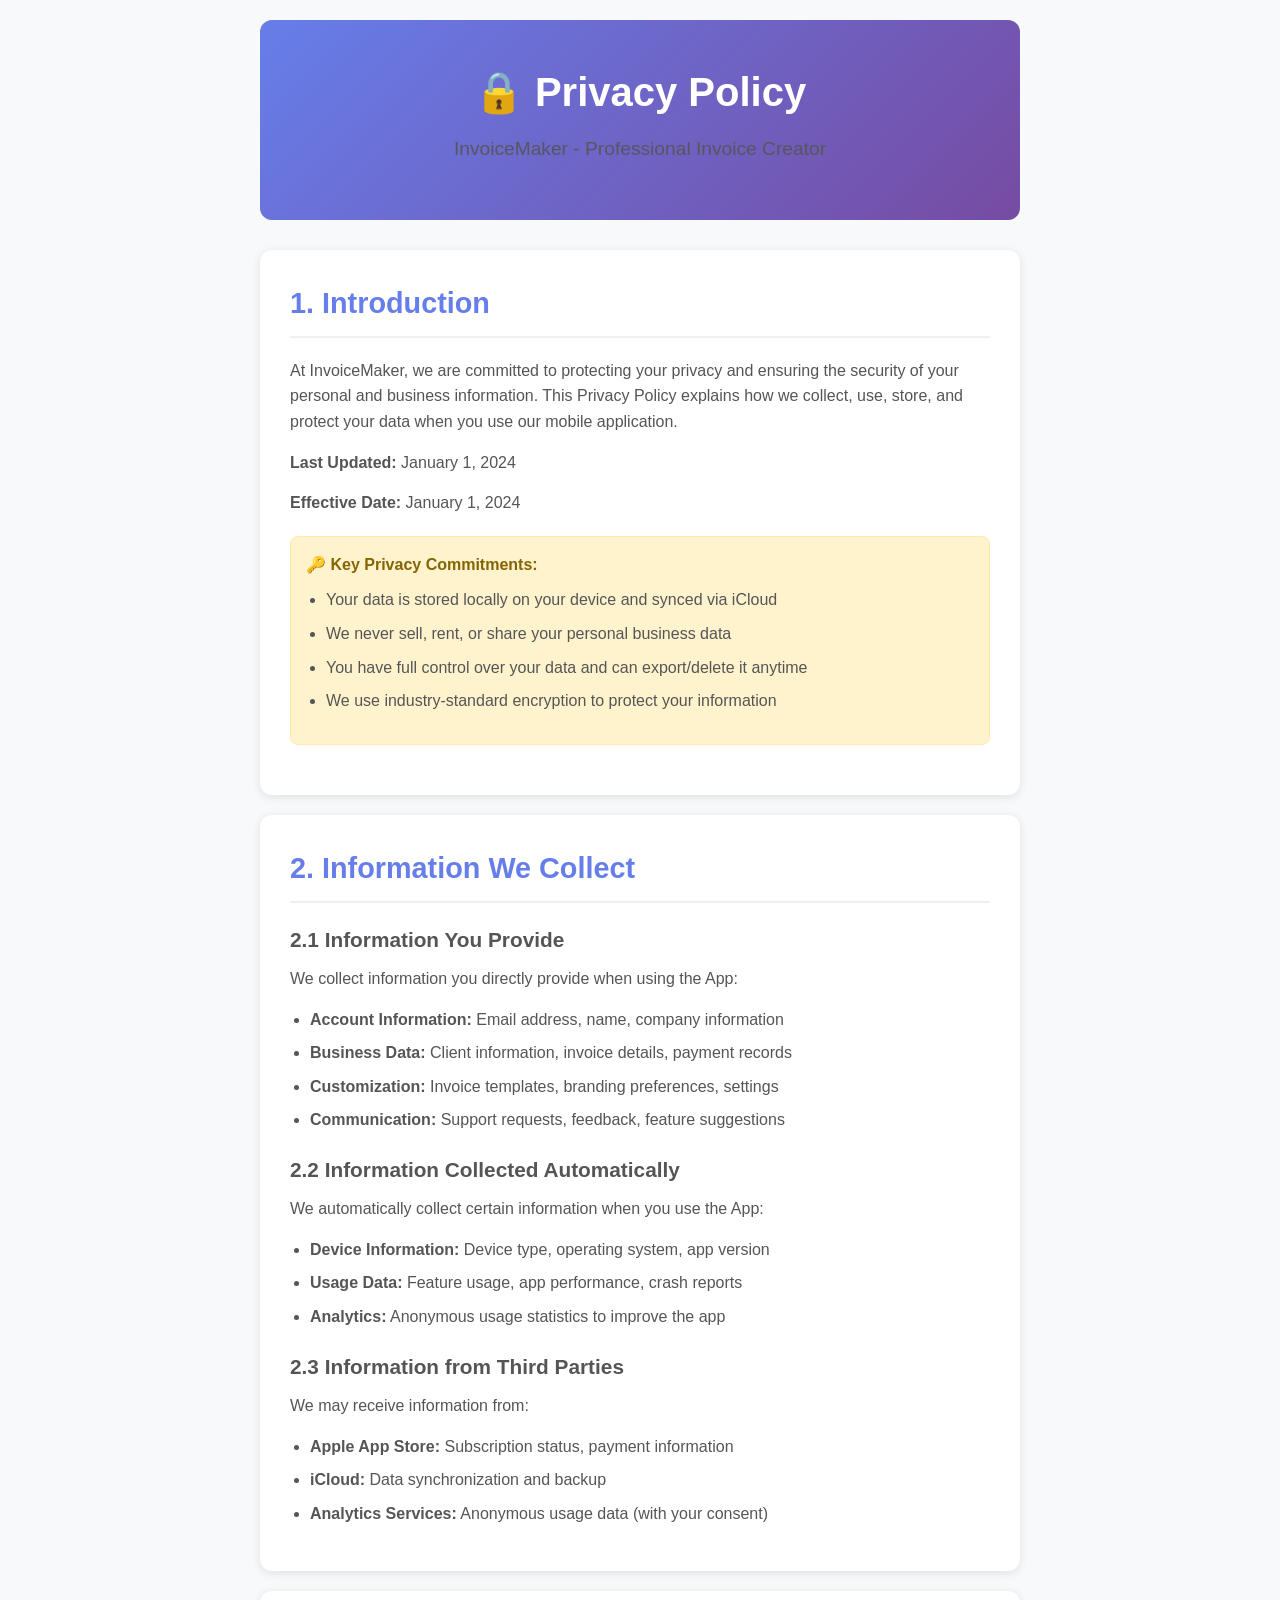
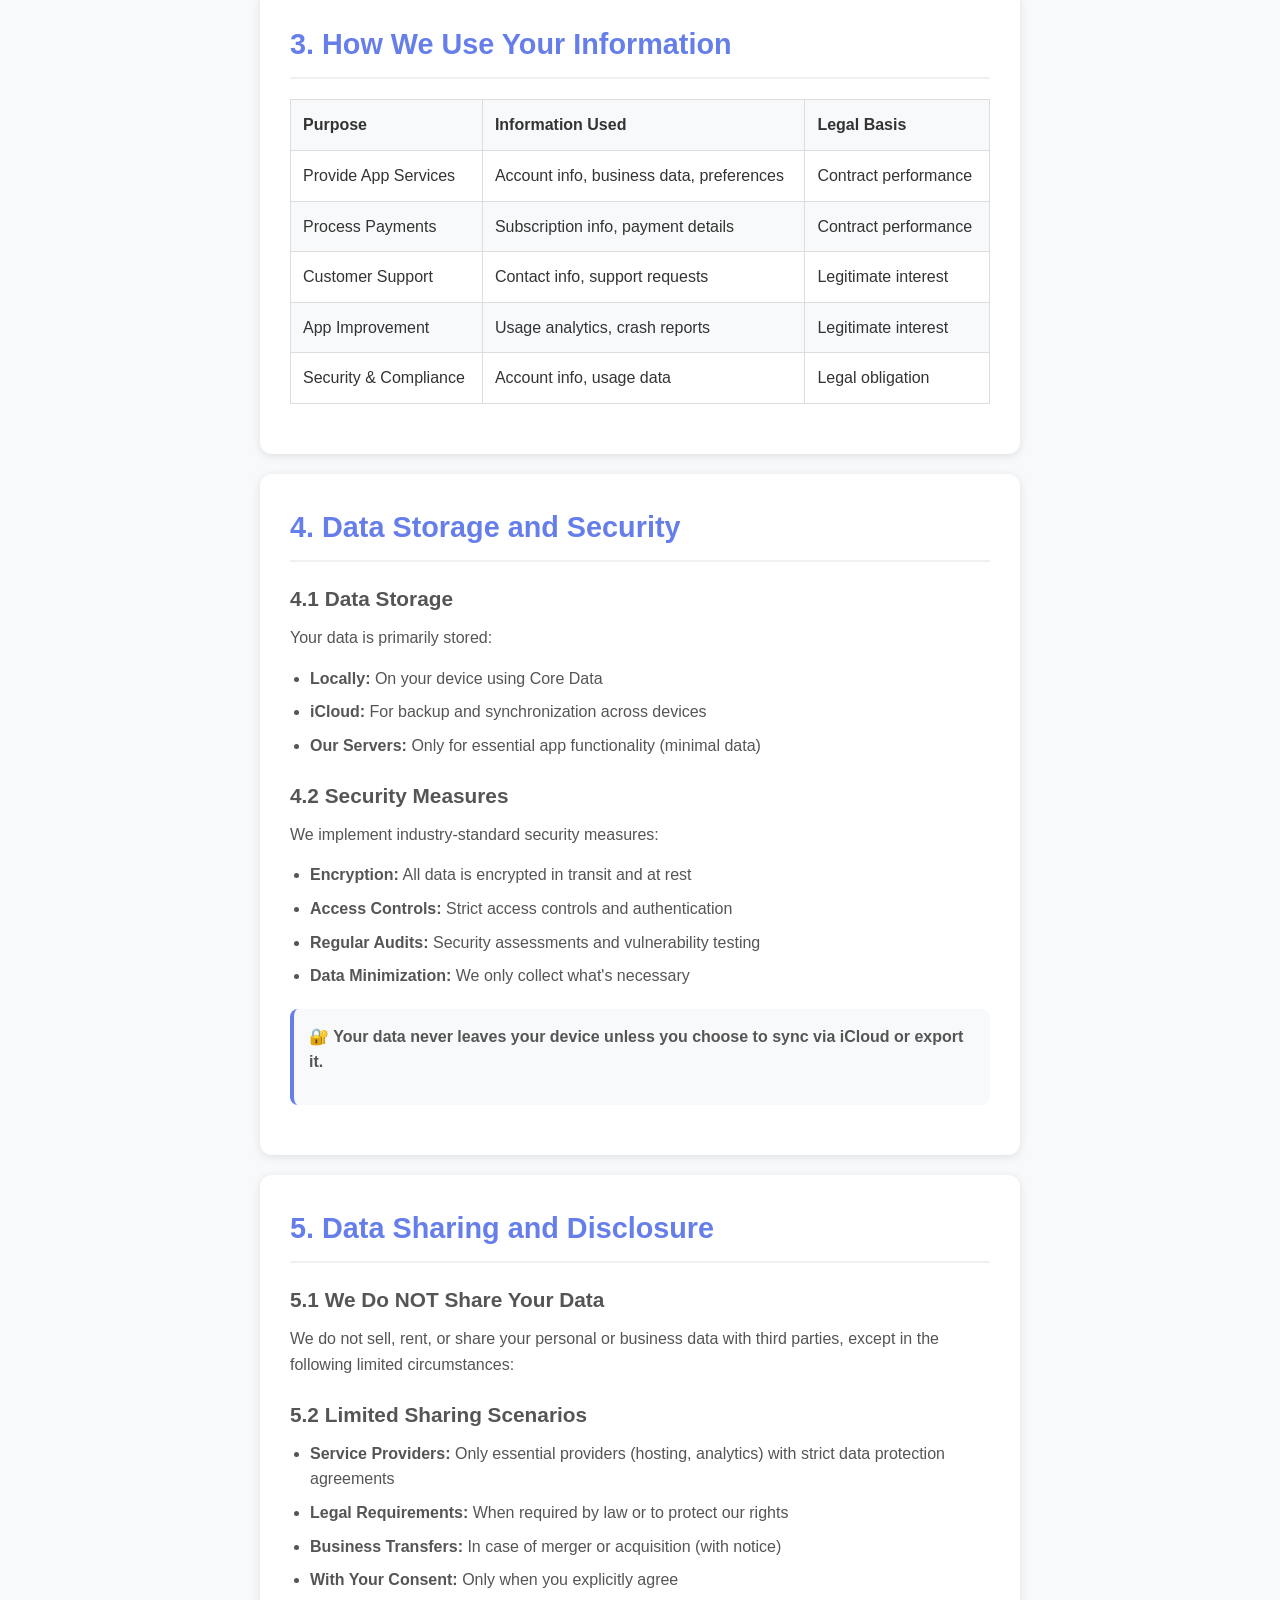
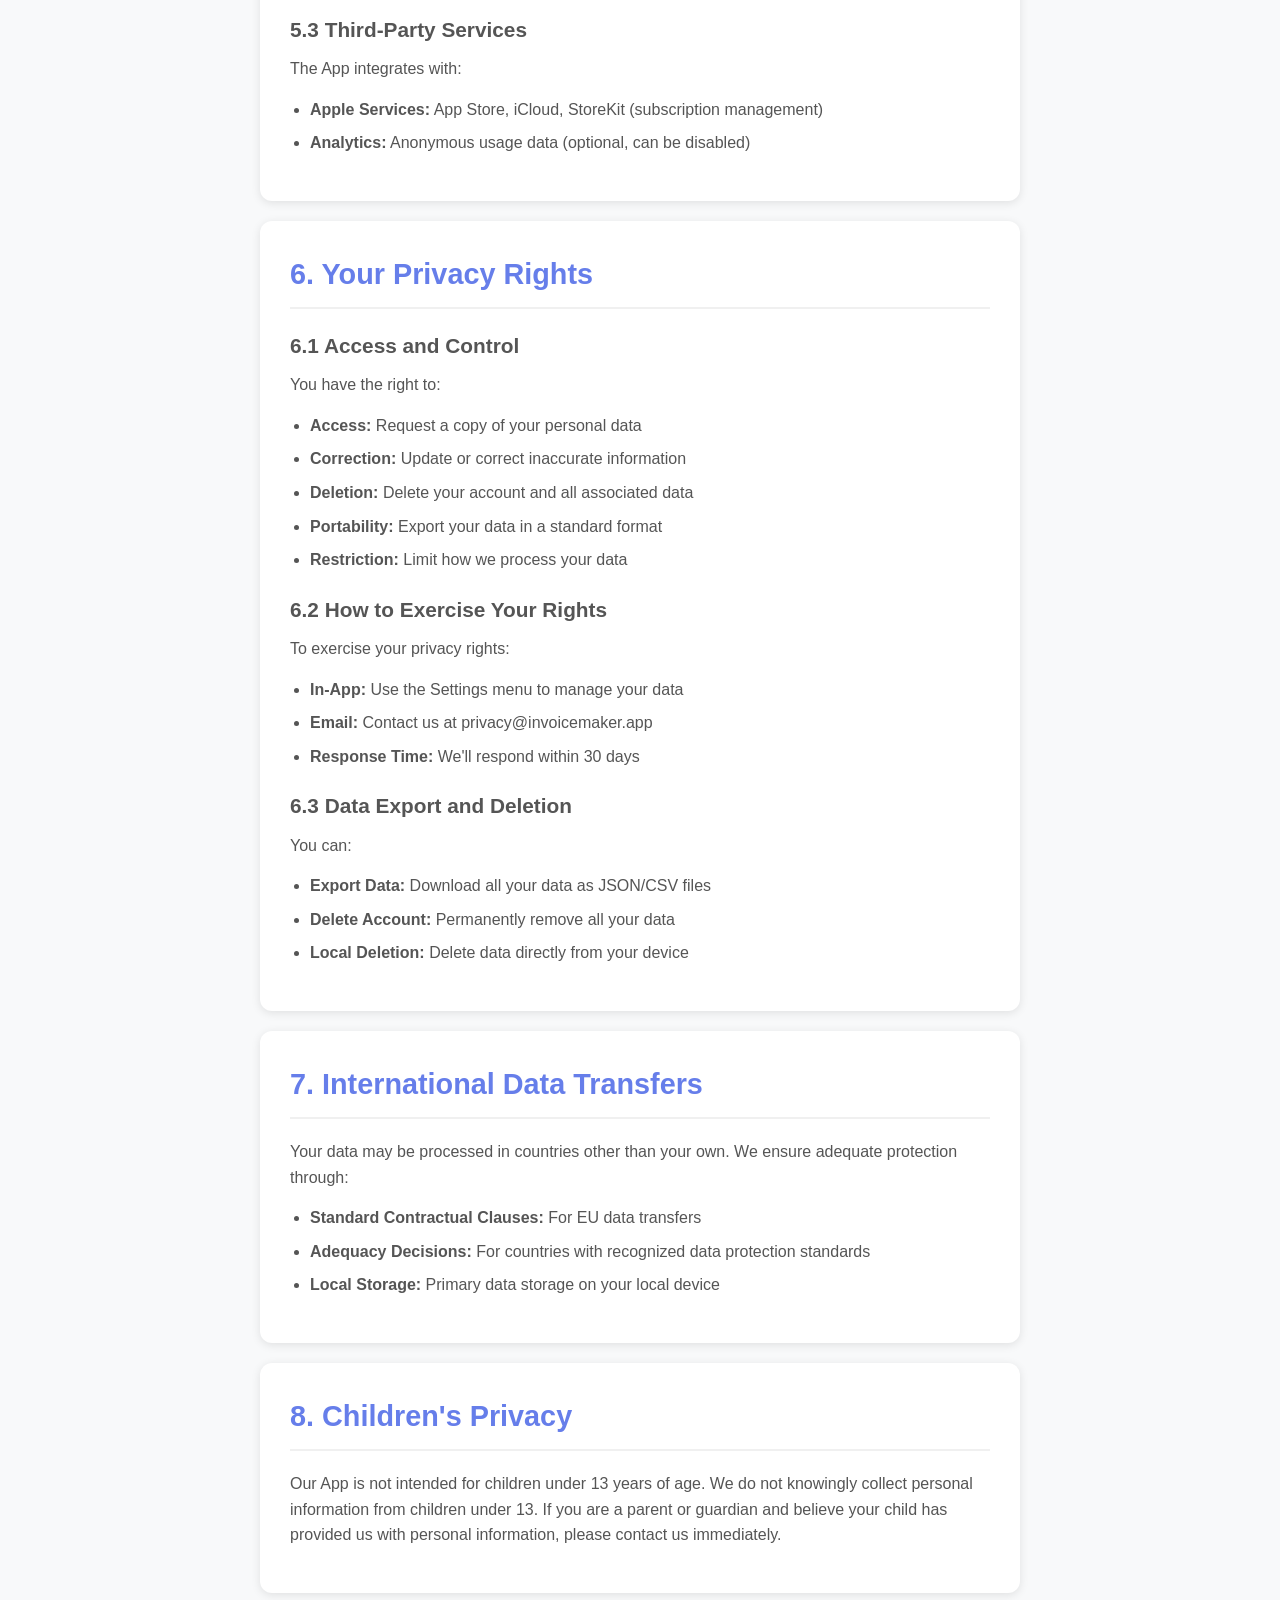
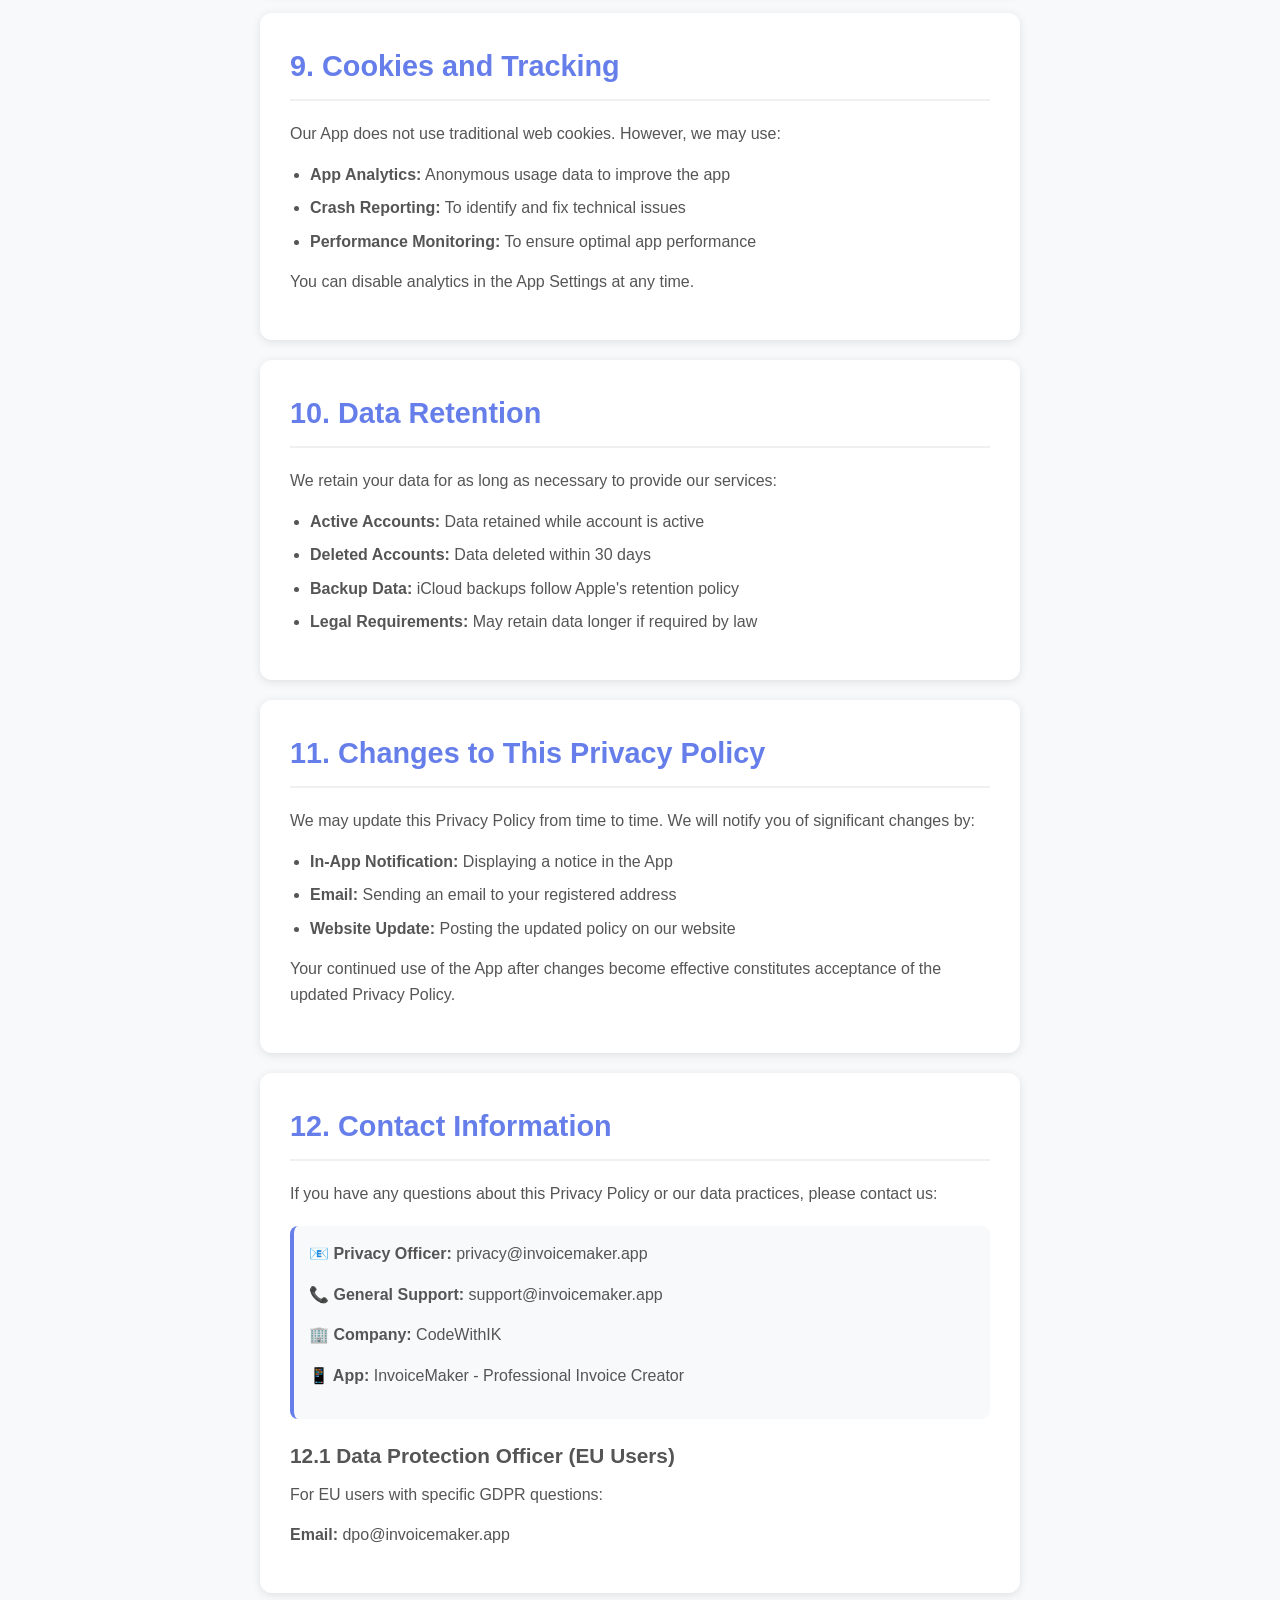
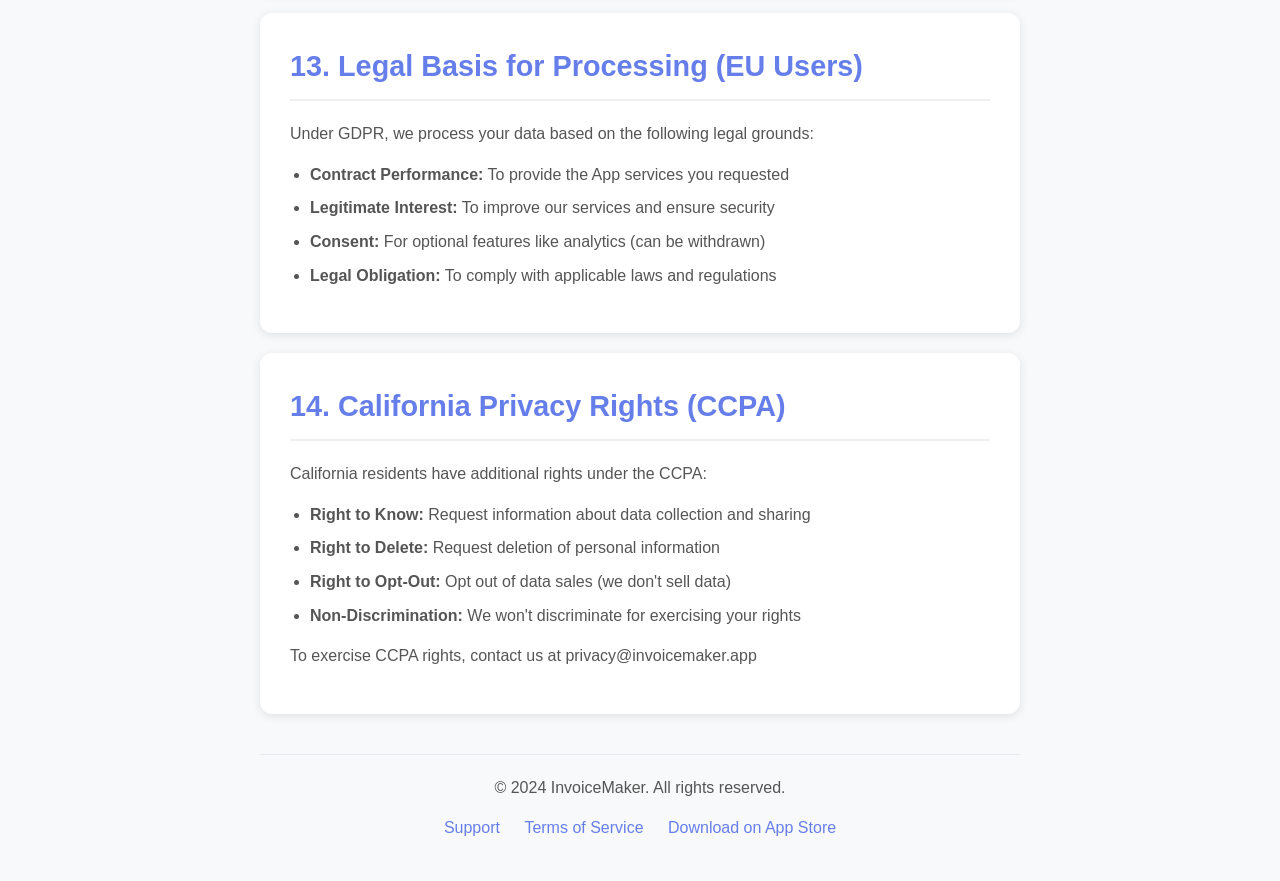
==== privacy.html @ 6454f298 "Add files via upload" ====
<!DOCTYPE html>
<html lang="en">
<head>
    <meta charset="UTF-8">
    <meta name="viewport" content="width=device-width, initial-scale=1.0">
    <title>Privacy Policy - InvoiceMaker</title>
    <meta name="description" content="Privacy Policy for InvoiceMaker app. Learn how we protect your data and privacy while using our invoice creation and management service.">
    <style>
        * {
            margin: 0;
            padding: 0;
            box-sizing: border-box;
        }
        
        body {
            font-family: -apple-system, BlinkMacSystemFont, 'Segoe UI', Roboto, Oxygen, Ubuntu, Cantarell, sans-serif;
            line-height: 1.6;
            color: #333;
            background-color: #f8f9fa;
        }
        
        .container {
            max-width: 800px;
            margin: 0 auto;
            padding: 20px;
        }
        
        header {
            background: linear-gradient(135deg, #667eea 0%, #764ba2 100%);
            color: white;
            padding: 40px 20px;
            text-align: center;
            border-radius: 12px;
            margin-bottom: 30px;
        }
        
        h1 {
            font-size: 2.5rem;
            margin-bottom: 10px;
            font-weight: 700;
        }
        
        .subtitle {
            font-size: 1.2rem;
            opacity: 0.9;
        }
        
        .section {
            background: white;
            padding: 30px;
            margin-bottom: 20px;
            border-radius: 12px;
            box-shadow: 0 2px 10px rgba(0,0,0,0.1);
        }
        
        h2 {
            color: #667eea;
            font-size: 1.8rem;
            margin-bottom: 20px;
            border-bottom: 2px solid #f0f0f0;
            padding-bottom: 10px;
        }
        
        h3 {
            color: #555;
            font-size: 1.3rem;
            margin: 20px 0 10px 0;
        }
        
        p {
            margin-bottom: 15px;
            color: #555;
        }
        
        ul, ol {
            margin-bottom: 15px;
            padding-left: 20px;
        }
        
        li {
            margin-bottom: 8px;
            color: #555;
        }
        
        .highlight {
            background: #f8f9fa;
            padding: 15px;
            border-radius: 8px;
            border-left: 4px solid #667eea;
            margin: 20px 0;
        }
        
        .important {
            background: #fff3cd;
            border: 1px solid #ffeaa7;
            padding: 15px;
            border-radius: 8px;
            margin: 20px 0;
        }
        
        .important h4 {
            color: #856404;
            margin-bottom: 10px;
        }
        
        .data-table {
            width: 100%;
            border-collapse: collapse;
            margin: 20px 0;
        }
        
        .data-table th,
        .data-table td {
            border: 1px solid #ddd;
            padding: 12px;
            text-align: left;
        }
        
        .data-table th {
            background-color: #f8f9fa;
            font-weight: 600;
        }
        
        .data-table tr:nth-child(even) {
            background-color: #f8f9fa;
        }
        
        footer {
            text-align: center;
            padding: 20px;
            color: #666;
            border-top: 1px solid #e9ecef;
            margin-top: 40px;
        }
        
        .footer-links {
            margin-top: 10px;
        }
        
        .footer-links a {
            color: #667eea;
            text-decoration: none;
            margin: 0 10px;
        }
        
        .footer-links a:hover {
            text-decoration: underline;
        }
        
        @media (max-width: 768px) {
            .container {
                padding: 10px;
            }
            
            h1 {
                font-size: 2rem;
            }
            
            .section {
                padding: 20px;
            }
            
            .data-table {
                font-size: 14px;
            }
        }
    </style>
</head>
<body>
    <div class="container">
        <header>
            <h1>🔒 Privacy Policy</h1>
            <p class="subtitle">InvoiceMaker - Professional Invoice Creator</p>
        </header>

        <div class="section">
            <h2>1. Introduction</h2>
            <p>At InvoiceMaker, we are committed to protecting your privacy and ensuring the security of your personal and business information. This Privacy Policy explains how we collect, use, store, and protect your data when you use our mobile application.</p>
            
            <p><strong>Last Updated:</strong> January 1, 2024</p>
            <p><strong>Effective Date:</strong> January 1, 2024</p>
            
            <div class="important">
                <h4>🔑 Key Privacy Commitments:</h4>
                <ul>
                    <li>Your data is stored locally on your device and synced via iCloud</li>
                    <li>We never sell, rent, or share your personal business data</li>
                    <li>You have full control over your data and can export/delete it anytime</li>
                    <li>We use industry-standard encryption to protect your information</li>
                </ul>
            </div>
        </div>

        <div class="section">
            <h2>2. Information We Collect</h2>
            
            <h3>2.1 Information You Provide</h3>
            <p>We collect information you directly provide when using the App:</p>
            <ul>
                <li><strong>Account Information:</strong> Email address, name, company information</li>
                <li><strong>Business Data:</strong> Client information, invoice details, payment records</li>
                <li><strong>Customization:</strong> Invoice templates, branding preferences, settings</li>
                <li><strong>Communication:</strong> Support requests, feedback, feature suggestions</li>
            </ul>
            
            <h3>2.2 Information Collected Automatically</h3>
            <p>We automatically collect certain information when you use the App:</p>
            <ul>
                <li><strong>Device Information:</strong> Device type, operating system, app version</li>
                <li><strong>Usage Data:</strong> Feature usage, app performance, crash reports</li>
                <li><strong>Analytics:</strong> Anonymous usage statistics to improve the app</li>
            </ul>
            
            <h3>2.3 Information from Third Parties</h3>
            <p>We may receive information from:</p>
            <ul>
                <li><strong>Apple App Store:</strong> Subscription status, payment information</li>
                <li><strong>iCloud:</strong> Data synchronization and backup</li>
                <li><strong>Analytics Services:</strong> Anonymous usage data (with your consent)</li>
            </ul>
        </div>

        <div class="section">
            <h2>3. How We Use Your Information</h2>
            
            <table class="data-table">
                <thead>
                    <tr>
                        <th>Purpose</th>
                        <th>Information Used</th>
                        <th>Legal Basis</th>
                    </tr>
                </thead>
                <tbody>
                    <tr>
                        <td>Provide App Services</td>
                        <td>Account info, business data, preferences</td>
                        <td>Contract performance</td>
                    </tr>
                    <tr>
                        <td>Process Payments</td>
                        <td>Subscription info, payment details</td>
                        <td>Contract performance</td>
                    </tr>
                    <tr>
                        <td>Customer Support</td>
                        <td>Contact info, support requests</td>
                        <td>Legitimate interest</td>
                    </tr>
                    <tr>
                        <td>App Improvement</td>
                        <td>Usage analytics, crash reports</td>
                        <td>Legitimate interest</td>
                    </tr>
                    <tr>
                        <td>Security & Compliance</td>
                        <td>Account info, usage data</td>
                        <td>Legal obligation</td>
                    </tr>
                </tbody>
            </table>
        </div>

        <div class="section">
            <h2>4. Data Storage and Security</h2>
            
            <h3>4.1 Data Storage</h3>
            <p>Your data is primarily stored:</p>
            <ul>
                <li><strong>Locally:</strong> On your device using Core Data</li>
                <li><strong>iCloud:</strong> For backup and synchronization across devices</li>
                <li><strong>Our Servers:</strong> Only for essential app functionality (minimal data)</li>
            </ul>
            
            <h3>4.2 Security Measures</h3>
            <p>We implement industry-standard security measures:</p>
            <ul>
                <li><strong>Encryption:</strong> All data is encrypted in transit and at rest</li>
                <li><strong>Access Controls:</strong> Strict access controls and authentication</li>
                <li><strong>Regular Audits:</strong> Security assessments and vulnerability testing</li>
                <li><strong>Data Minimization:</strong> We only collect what's necessary</li>
            </ul>
            
            <div class="highlight">
                <p><strong>🔐 Your data never leaves your device unless you choose to sync via iCloud or export it.</strong></p>
            </div>
        </div>

        <div class="section">
            <h2>5. Data Sharing and Disclosure</h2>
            
            <h3>5.1 We Do NOT Share Your Data</h3>
            <p>We do not sell, rent, or share your personal or business data with third parties, except in the following limited circumstances:</p>
            
            <h3>5.2 Limited Sharing Scenarios</h3>
            <ul>
                <li><strong>Service Providers:</strong> Only essential providers (hosting, analytics) with strict data protection agreements</li>
                <li><strong>Legal Requirements:</strong> When required by law or to protect our rights</li>
                <li><strong>Business Transfers:</strong> In case of merger or acquisition (with notice)</li>
                <li><strong>With Your Consent:</strong> Only when you explicitly agree</li>
            </ul>
            
            <h3>5.3 Third-Party Services</h3>
            <p>The App integrates with:</p>
            <ul>
                <li><strong>Apple Services:</strong> App Store, iCloud, StoreKit (subscription management)</li>
                <li><strong>Analytics:</strong> Anonymous usage data (optional, can be disabled)</li>
            </ul>
        </div>

        <div class="section">
            <h2>6. Your Privacy Rights</h2>
            
            <h3>6.1 Access and Control</h3>
            <p>You have the right to:</p>
            <ul>
                <li><strong>Access:</strong> Request a copy of your personal data</li>
                <li><strong>Correction:</strong> Update or correct inaccurate information</li>
                <li><strong>Deletion:</strong> Delete your account and all associated data</li>
                <li><strong>Portability:</strong> Export your data in a standard format</li>
                <li><strong>Restriction:</strong> Limit how we process your data</li>
            </ul>
            
            <h3>6.2 How to Exercise Your Rights</h3>
            <p>To exercise your privacy rights:</p>
            <ul>
                <li><strong>In-App:</strong> Use the Settings menu to manage your data</li>
                <li><strong>Email:</strong> Contact us at privacy@invoicemaker.app</li>
                <li><strong>Response Time:</strong> We'll respond within 30 days</li>
            </ul>
            
            <h3>6.3 Data Export and Deletion</h3>
            <p>You can:</p>
            <ul>
                <li><strong>Export Data:</strong> Download all your data as JSON/CSV files</li>
                <li><strong>Delete Account:</strong> Permanently remove all your data</li>
                <li><strong>Local Deletion:</strong> Delete data directly from your device</li>
            </ul>
        </div>

        <div class="section">
            <h2>7. International Data Transfers</h2>
            <p>Your data may be processed in countries other than your own. We ensure adequate protection through:</p>
            <ul>
                <li><strong>Standard Contractual Clauses:</strong> For EU data transfers</li>
                <li><strong>Adequacy Decisions:</strong> For countries with recognized data protection standards</li>
                <li><strong>Local Storage:</strong> Primary data storage on your local device</li>
            </ul>
        </div>

        <div class="section">
            <h2>8. Children's Privacy</h2>
            <p>Our App is not intended for children under 13 years of age. We do not knowingly collect personal information from children under 13. If you are a parent or guardian and believe your child has provided us with personal information, please contact us immediately.</p>
        </div>

        <div class="section">
            <h2>9. Cookies and Tracking</h2>
            <p>Our App does not use traditional web cookies. However, we may use:</p>
            <ul>
                <li><strong>App Analytics:</strong> Anonymous usage data to improve the app</li>
                <li><strong>Crash Reporting:</strong> To identify and fix technical issues</li>
                <li><strong>Performance Monitoring:</strong> To ensure optimal app performance</li>
            </ul>
            
            <p>You can disable analytics in the App Settings at any time.</p>
        </div>

        <div class="section">
            <h2>10. Data Retention</h2>
            <p>We retain your data for as long as necessary to provide our services:</p>
            <ul>
                <li><strong>Active Accounts:</strong> Data retained while account is active</li>
                <li><strong>Deleted Accounts:</strong> Data deleted within 30 days</li>
                <li><strong>Backup Data:</strong> iCloud backups follow Apple's retention policy</li>
                <li><strong>Legal Requirements:</strong> May retain data longer if required by law</li>
            </ul>
        </div>

        <div class="section">
            <h2>11. Changes to This Privacy Policy</h2>
            <p>We may update this Privacy Policy from time to time. We will notify you of significant changes by:</p>
            <ul>
                <li><strong>In-App Notification:</strong> Displaying a notice in the App</li>
                <li><strong>Email:</strong> Sending an email to your registered address</li>
                <li><strong>Website Update:</strong> Posting the updated policy on our website</li>
            </ul>
            
            <p>Your continued use of the App after changes become effective constitutes acceptance of the updated Privacy Policy.</p>
        </div>

        <div class="section">
            <h2>12. Contact Information</h2>
            <p>If you have any questions about this Privacy Policy or our data practices, please contact us:</p>
            
            <div class="highlight">
                <p><strong>📧 Privacy Officer:</strong> privacy@invoicemaker.app</p>
                <p><strong>📞 General Support:</strong> support@invoicemaker.app</p>
                <p><strong>🏢 Company:</strong> CodeWithIK</p>
                <p><strong>📱 App:</strong> InvoiceMaker - Professional Invoice Creator</p>
            </div>
            
            <h3>12.1 Data Protection Officer (EU Users)</h3>
            <p>For EU users with specific GDPR questions:</p>
            <p><strong>Email:</strong> dpo@invoicemaker.app</p>
        </div>

        <div class="section">
            <h2>13. Legal Basis for Processing (EU Users)</h2>
            <p>Under GDPR, we process your data based on the following legal grounds:</p>
            <ul>
                <li><strong>Contract Performance:</strong> To provide the App services you requested</li>
                <li><strong>Legitimate Interest:</strong> To improve our services and ensure security</li>
                <li><strong>Consent:</strong> For optional features like analytics (can be withdrawn)</li>
                <li><strong>Legal Obligation:</strong> To comply with applicable laws and regulations</li>
            </ul>
        </div>

        <div class="section">
            <h2>14. California Privacy Rights (CCPA)</h2>
            <p>California residents have additional rights under the CCPA:</p>
            <ul>
                <li><strong>Right to Know:</strong> Request information about data collection and sharing</li>
                <li><strong>Right to Delete:</strong> Request deletion of personal information</li>
                <li><strong>Right to Opt-Out:</strong> Opt out of data sales (we don't sell data)</li>
                <li><strong>Non-Discrimination:</strong> We won't discriminate for exercising your rights</li>
            </ul>
            
            <p>To exercise CCPA rights, contact us at privacy@invoicemaker.app</p>
        </div>

        <footer>
            <p>&copy; 2024 InvoiceMaker. All rights reserved.</p>
            <div class="footer-links">
                <a href="support.html">Support</a>
                <a href="terms.html">Terms of Service</a>
                <a href="https://apps.apple.com/app/invoicemaker">Download on App Store</a>
            </div>
        </footer>
    </div>
</body>
</html>
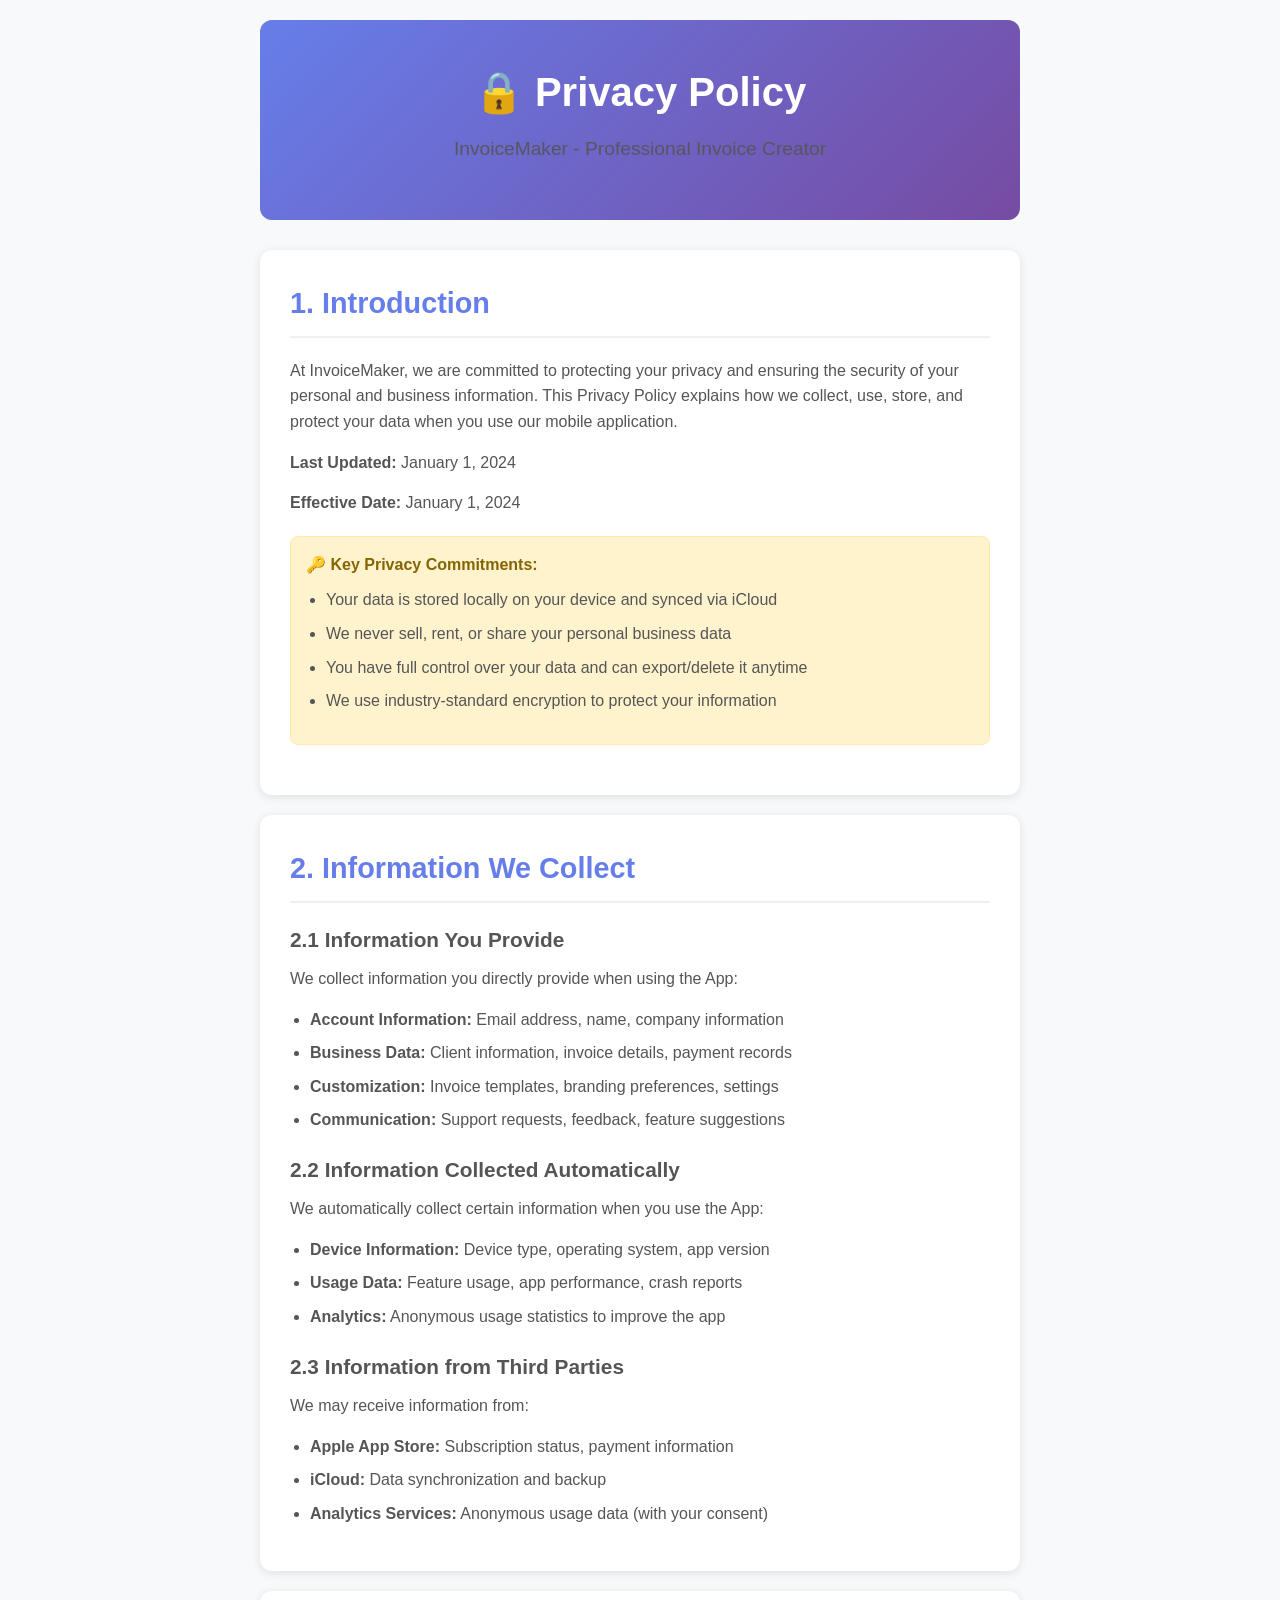
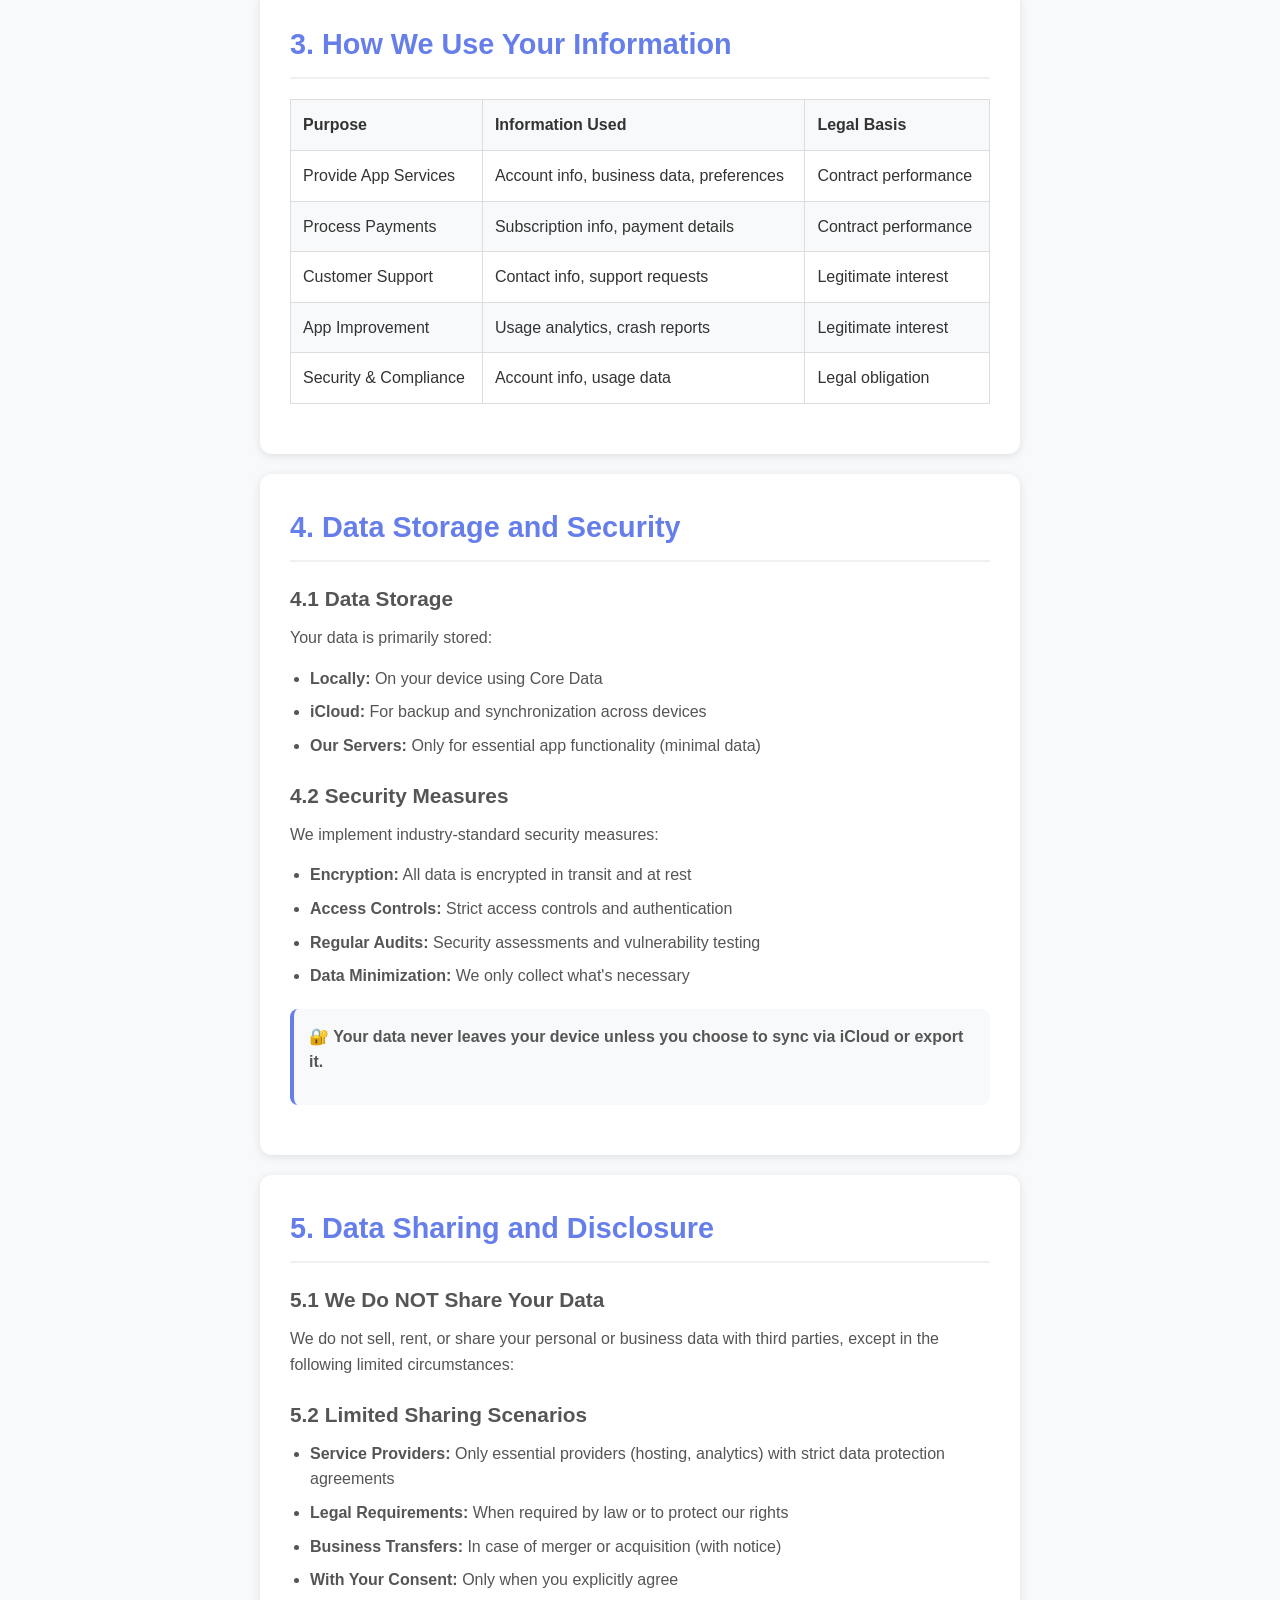
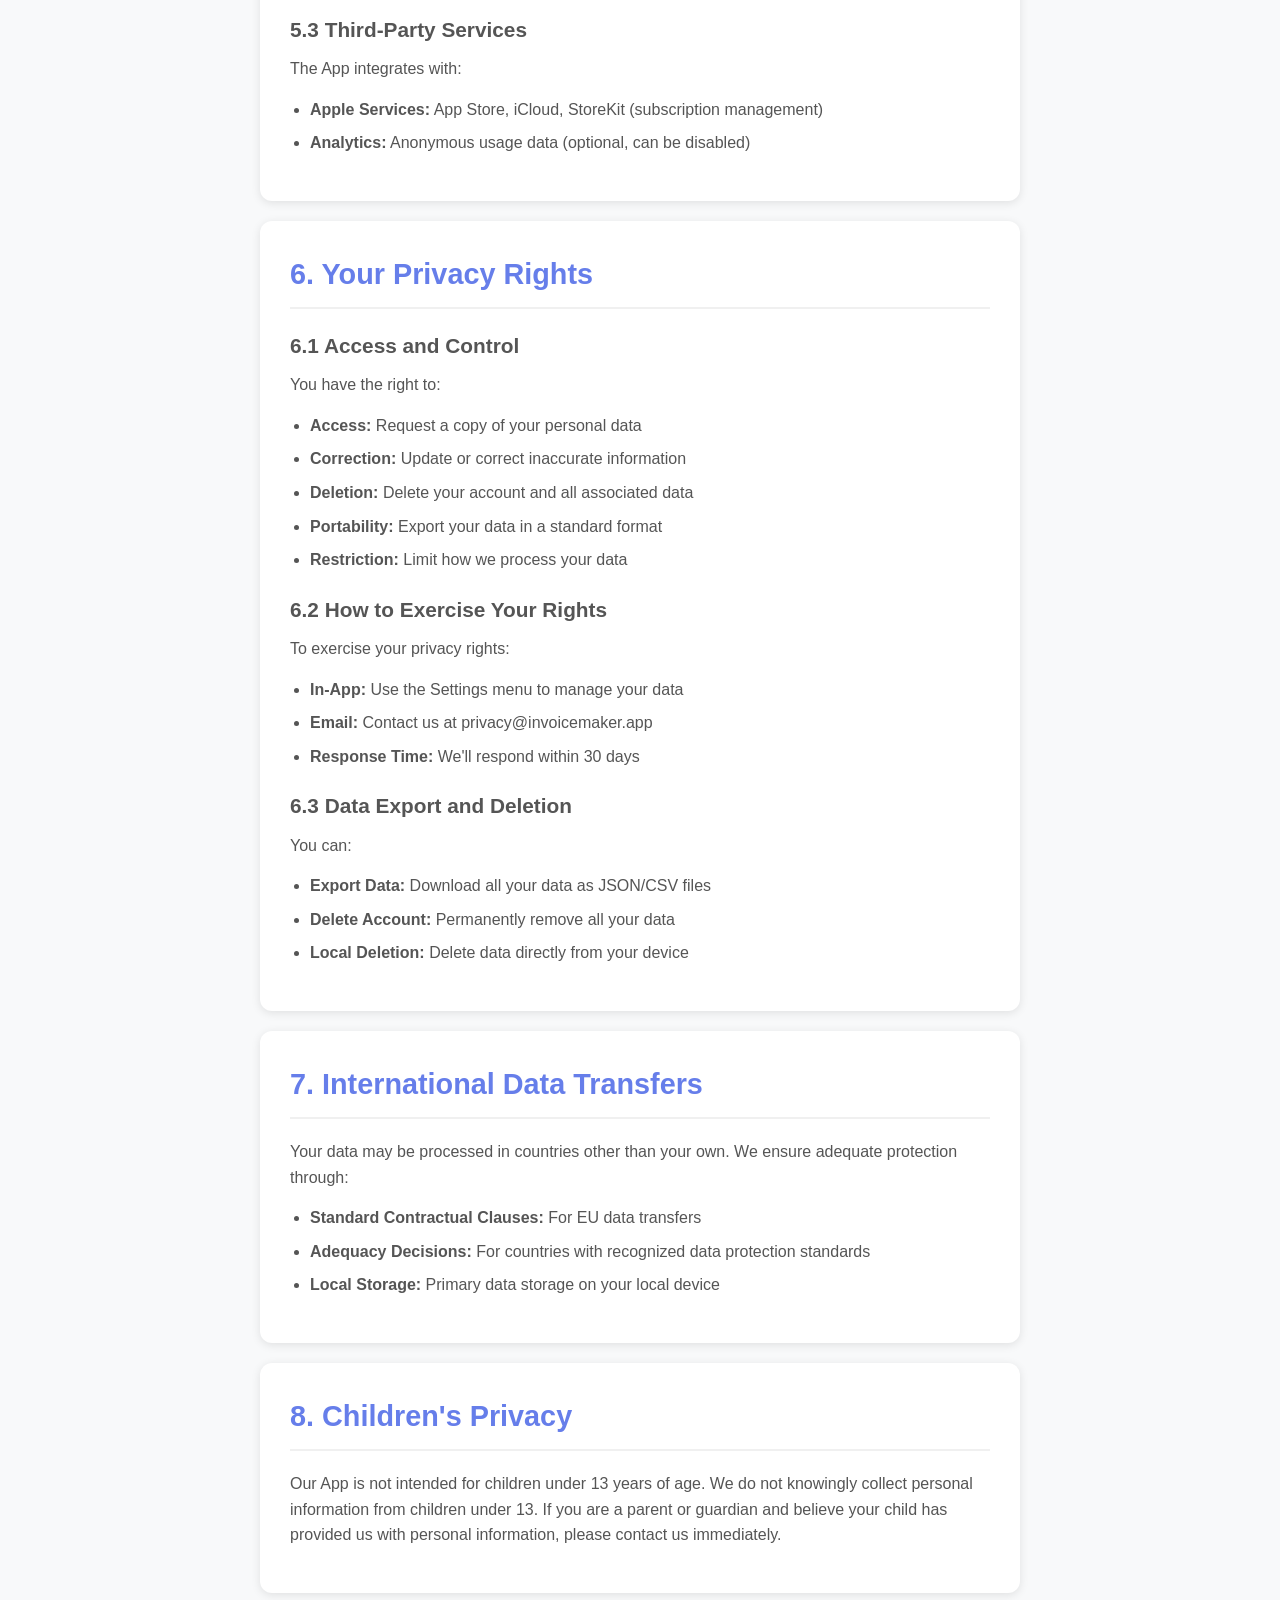
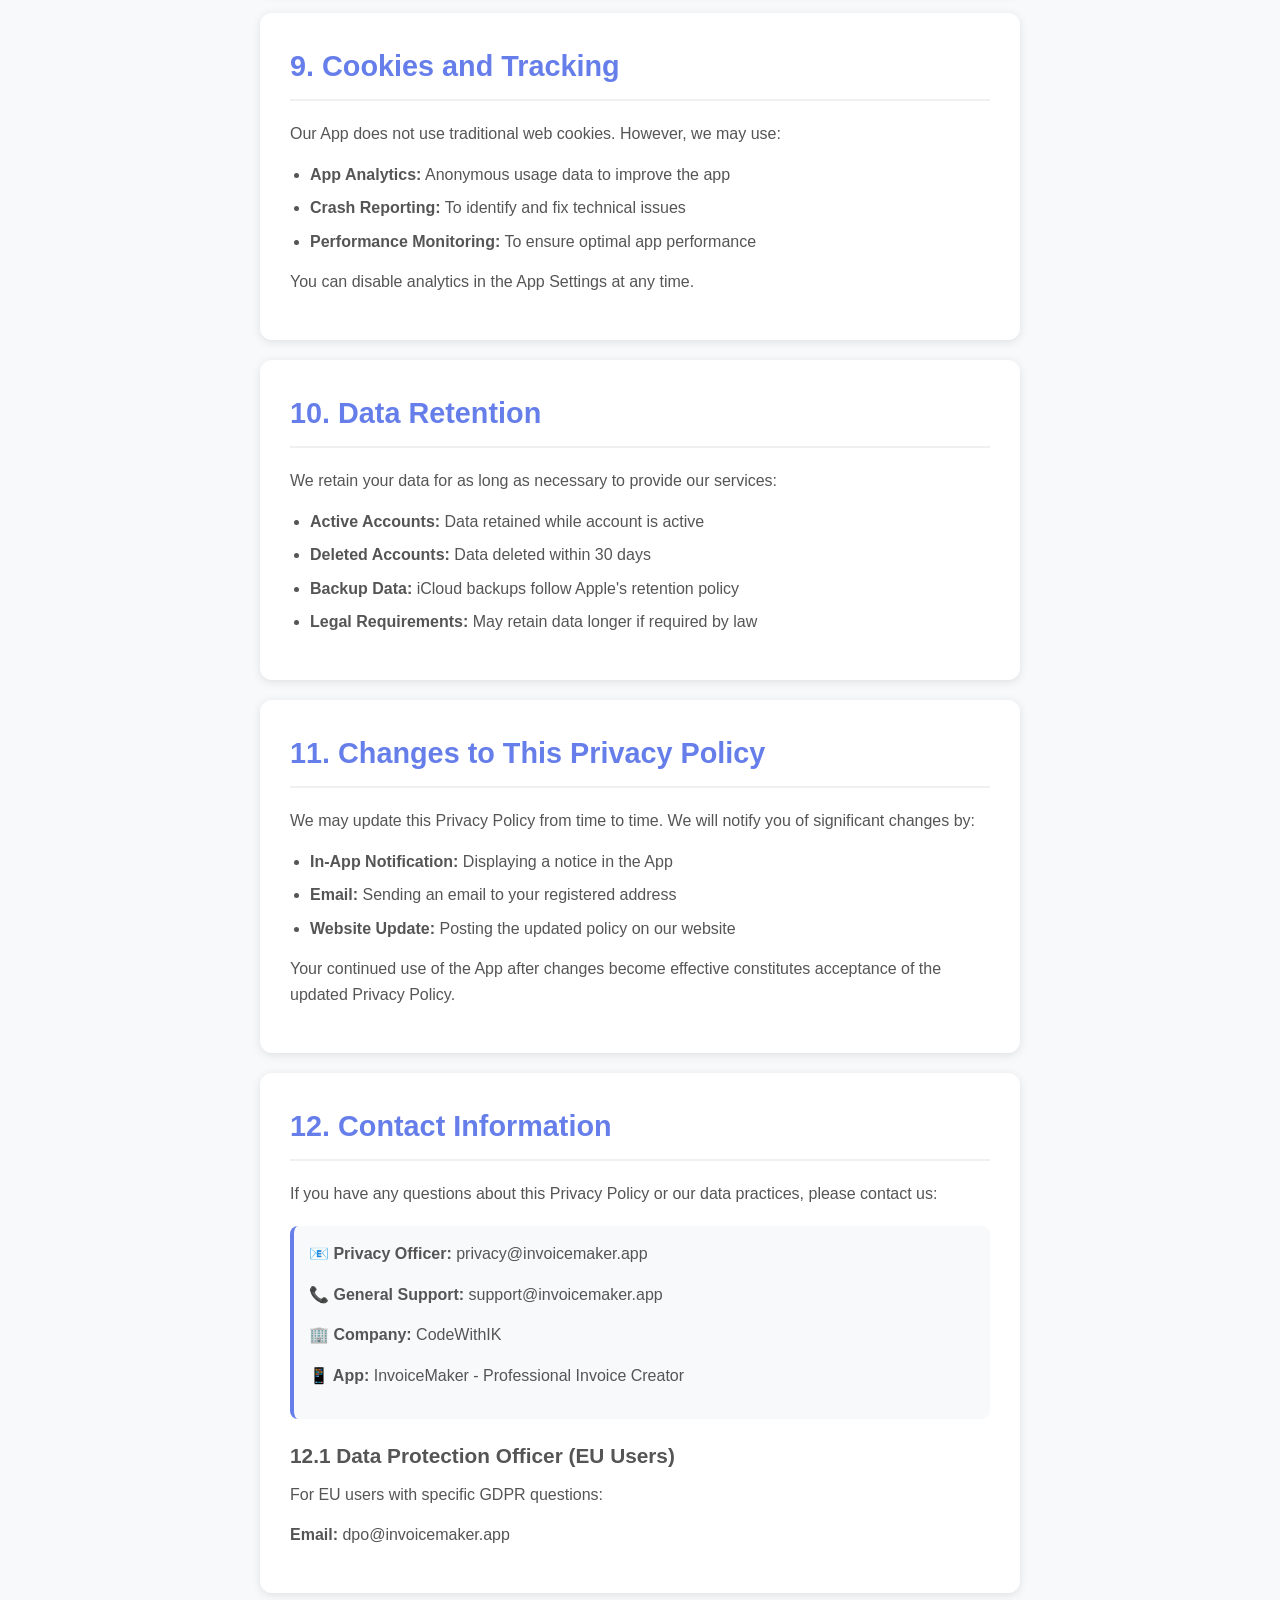
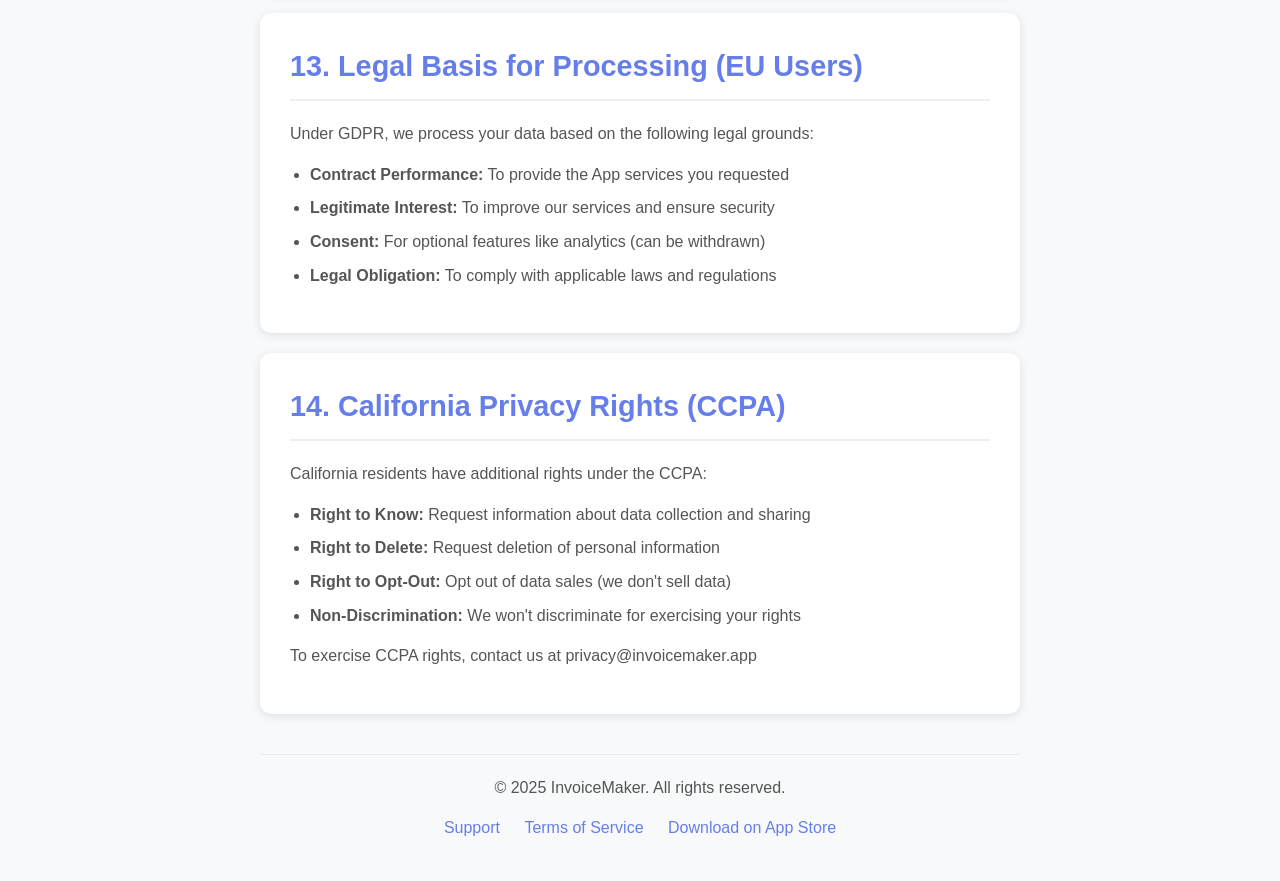
==== commit 76f77435: "privacy.html" ====
--- a/privacy.html
+++ b/privacy.html
@@ -429,7 +429,7 @@
         </div>
 
         <footer>
-            <p>&copy; 2024 InvoiceMaker. All rights reserved.</p>
+            <p>&copy; 2025 InvoiceMaker. All rights reserved.</p>
             <div class="footer-links">
                 <a href="support.html">Support</a>
                 <a href="terms.html">Terms of Service</a>
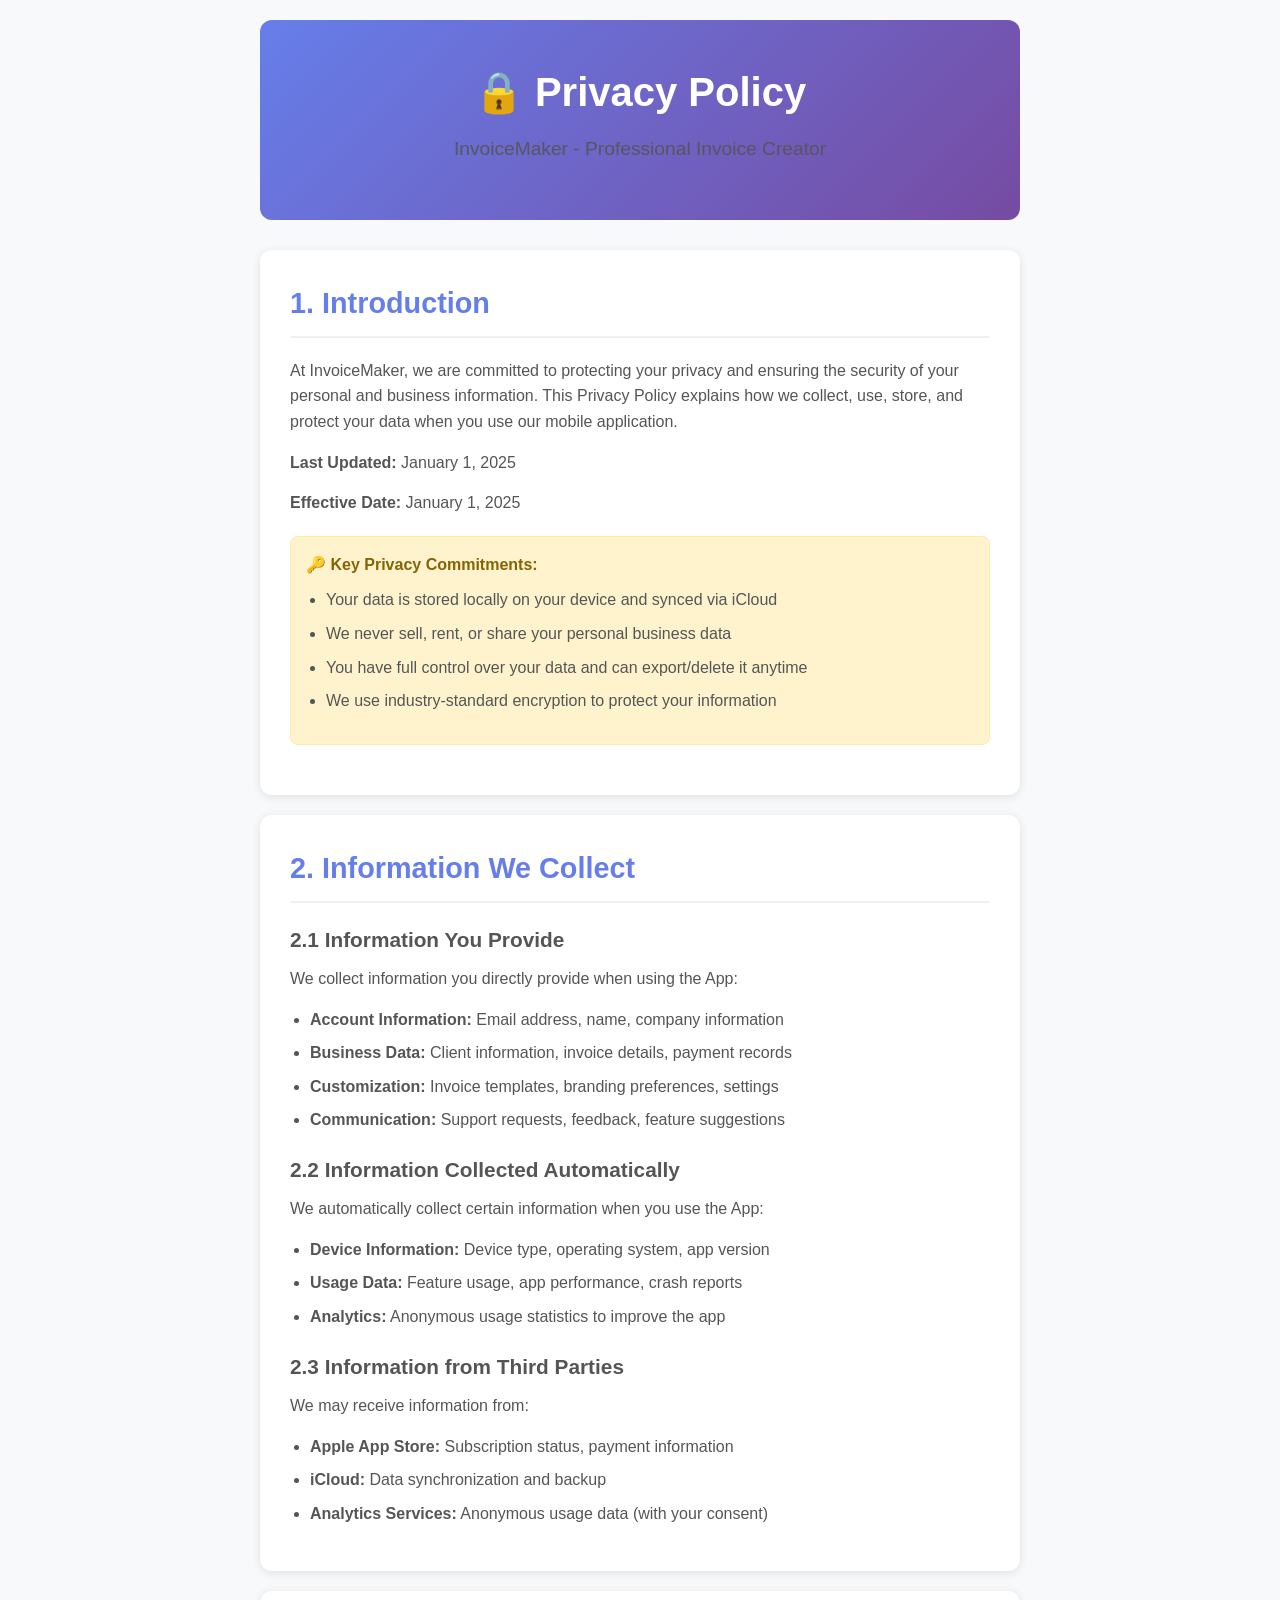
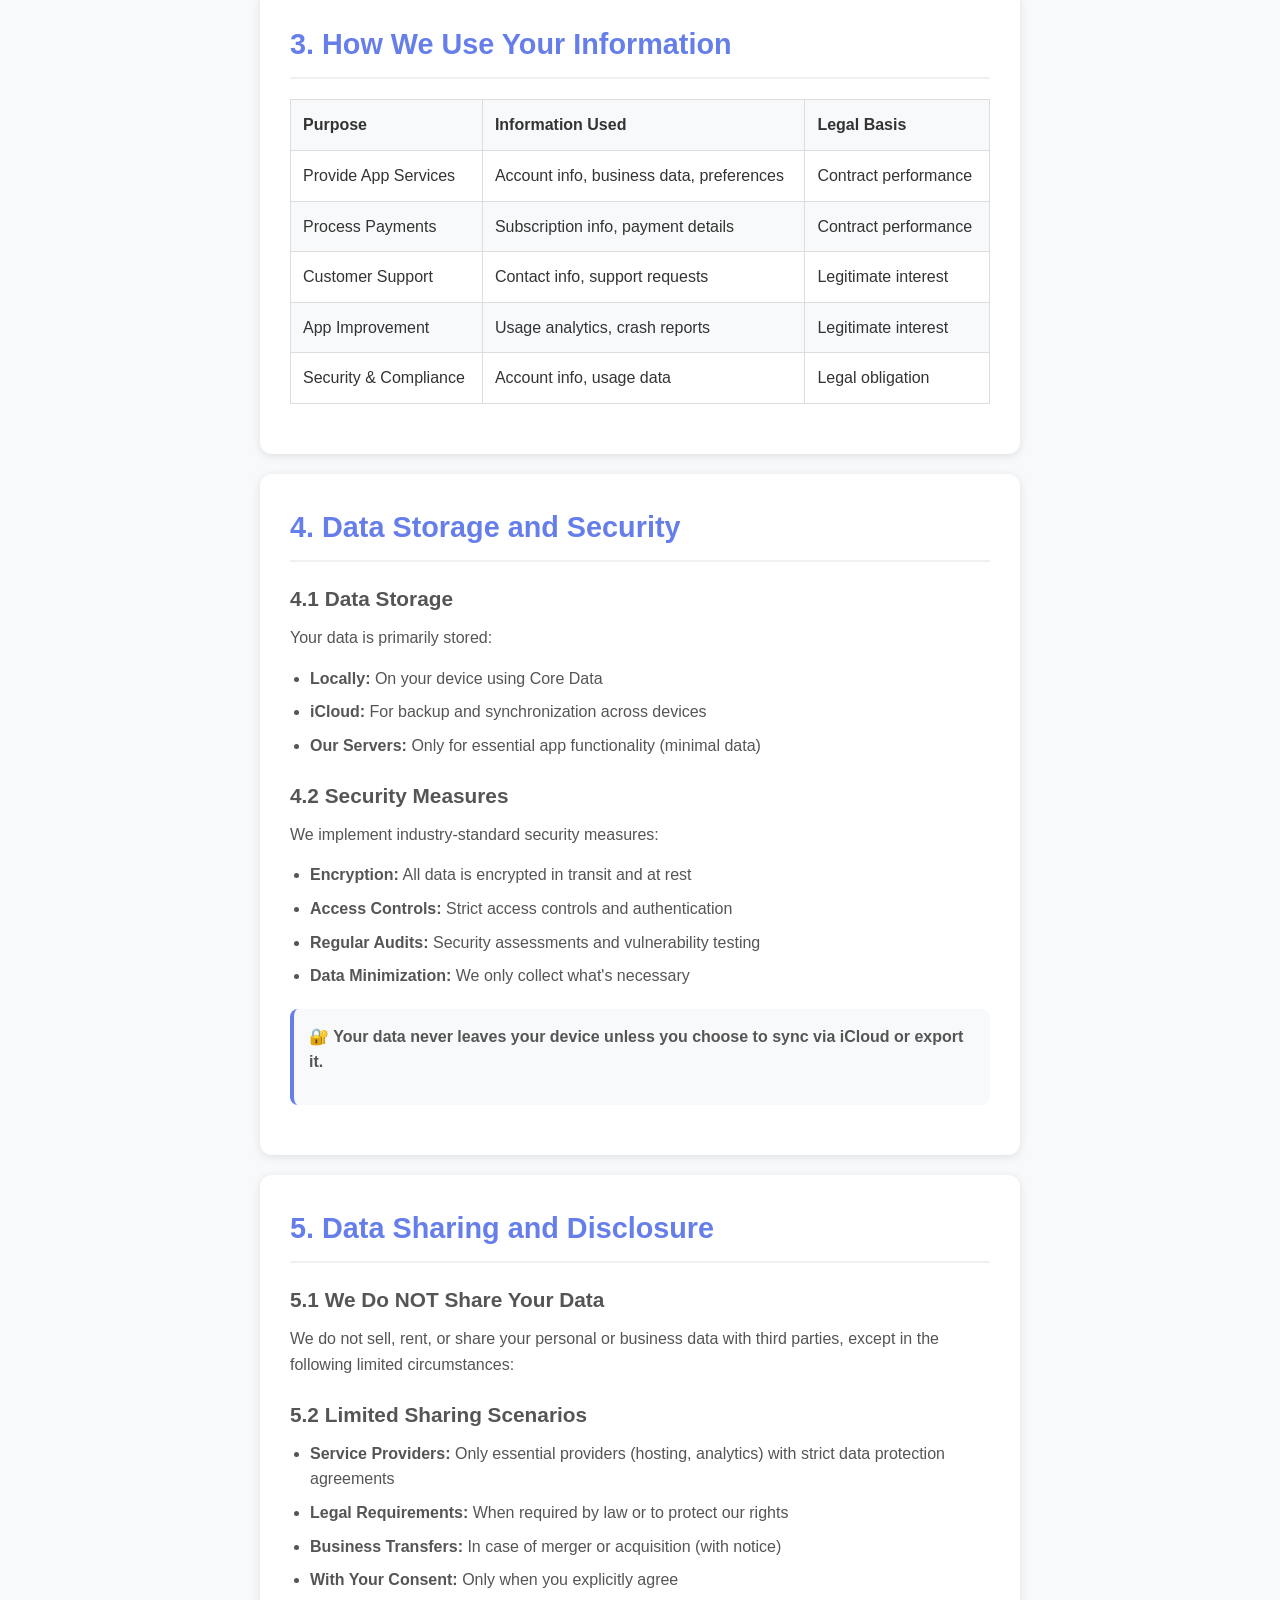
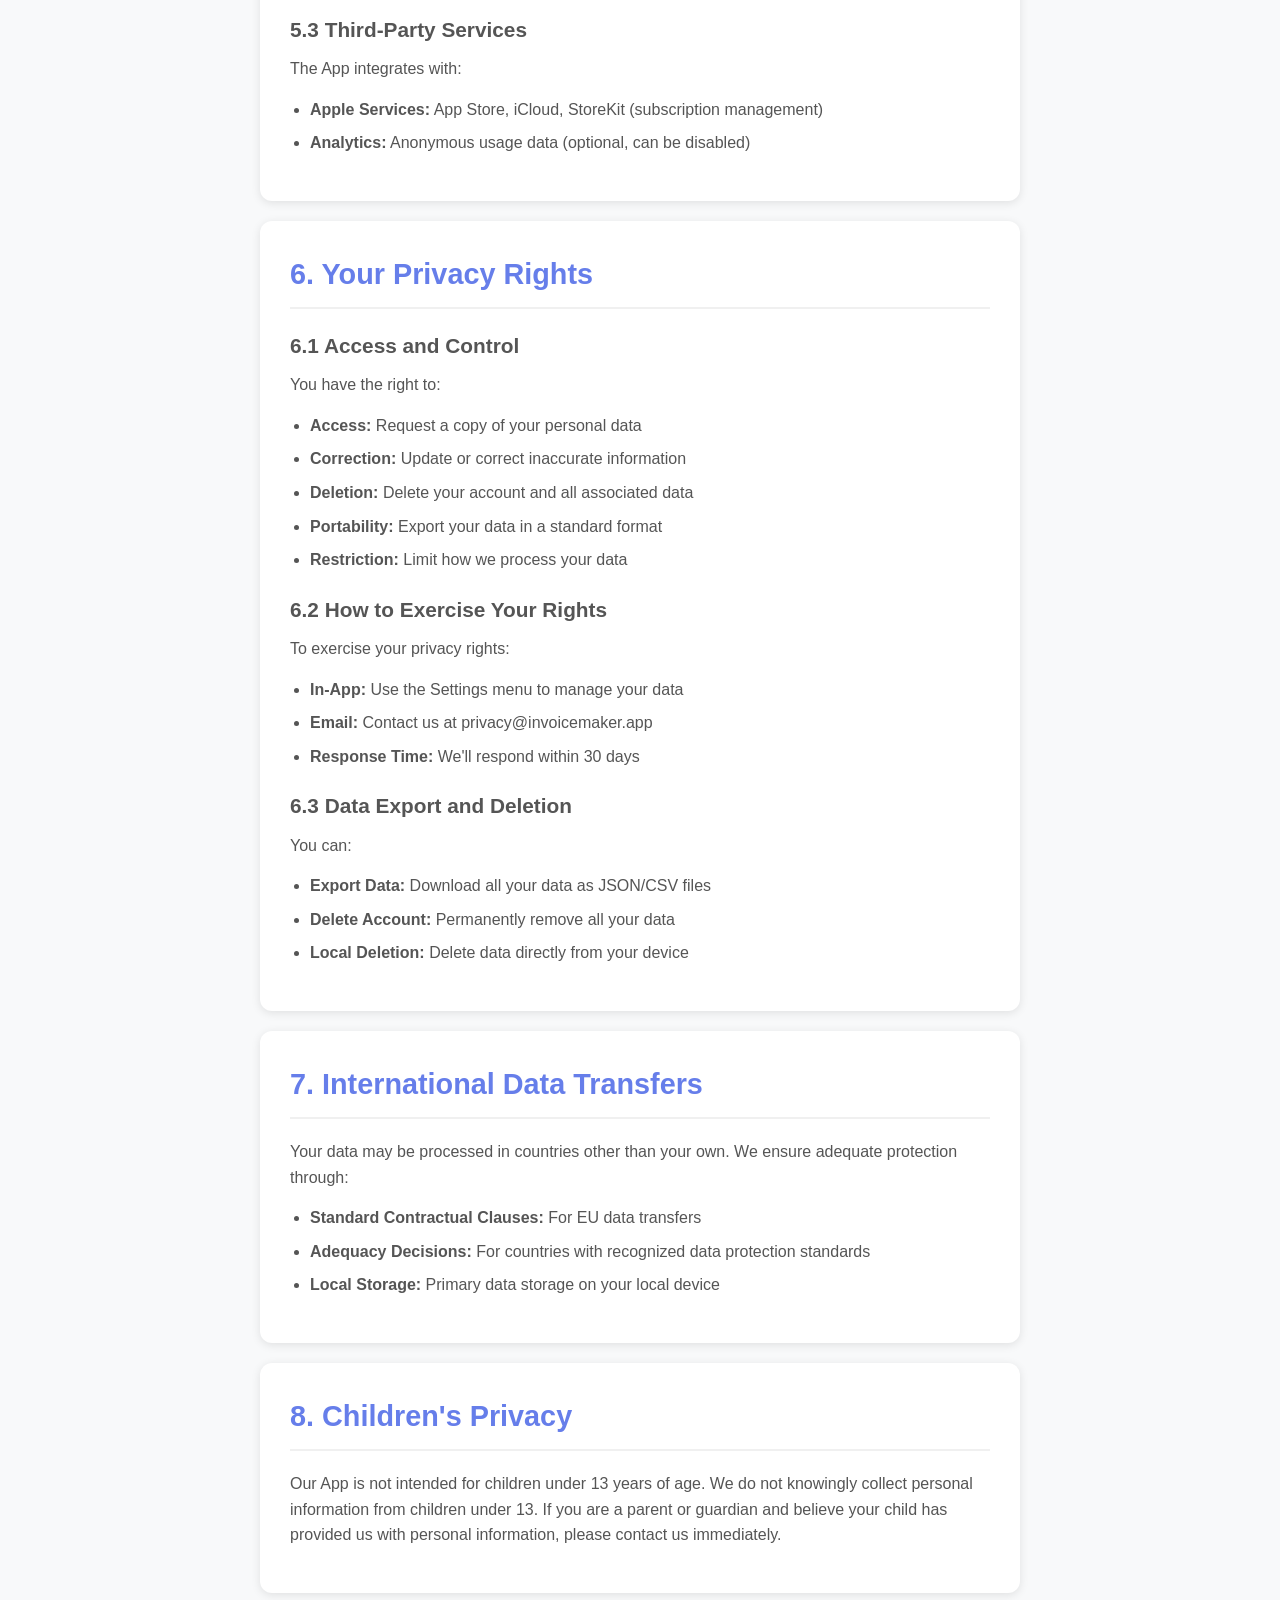
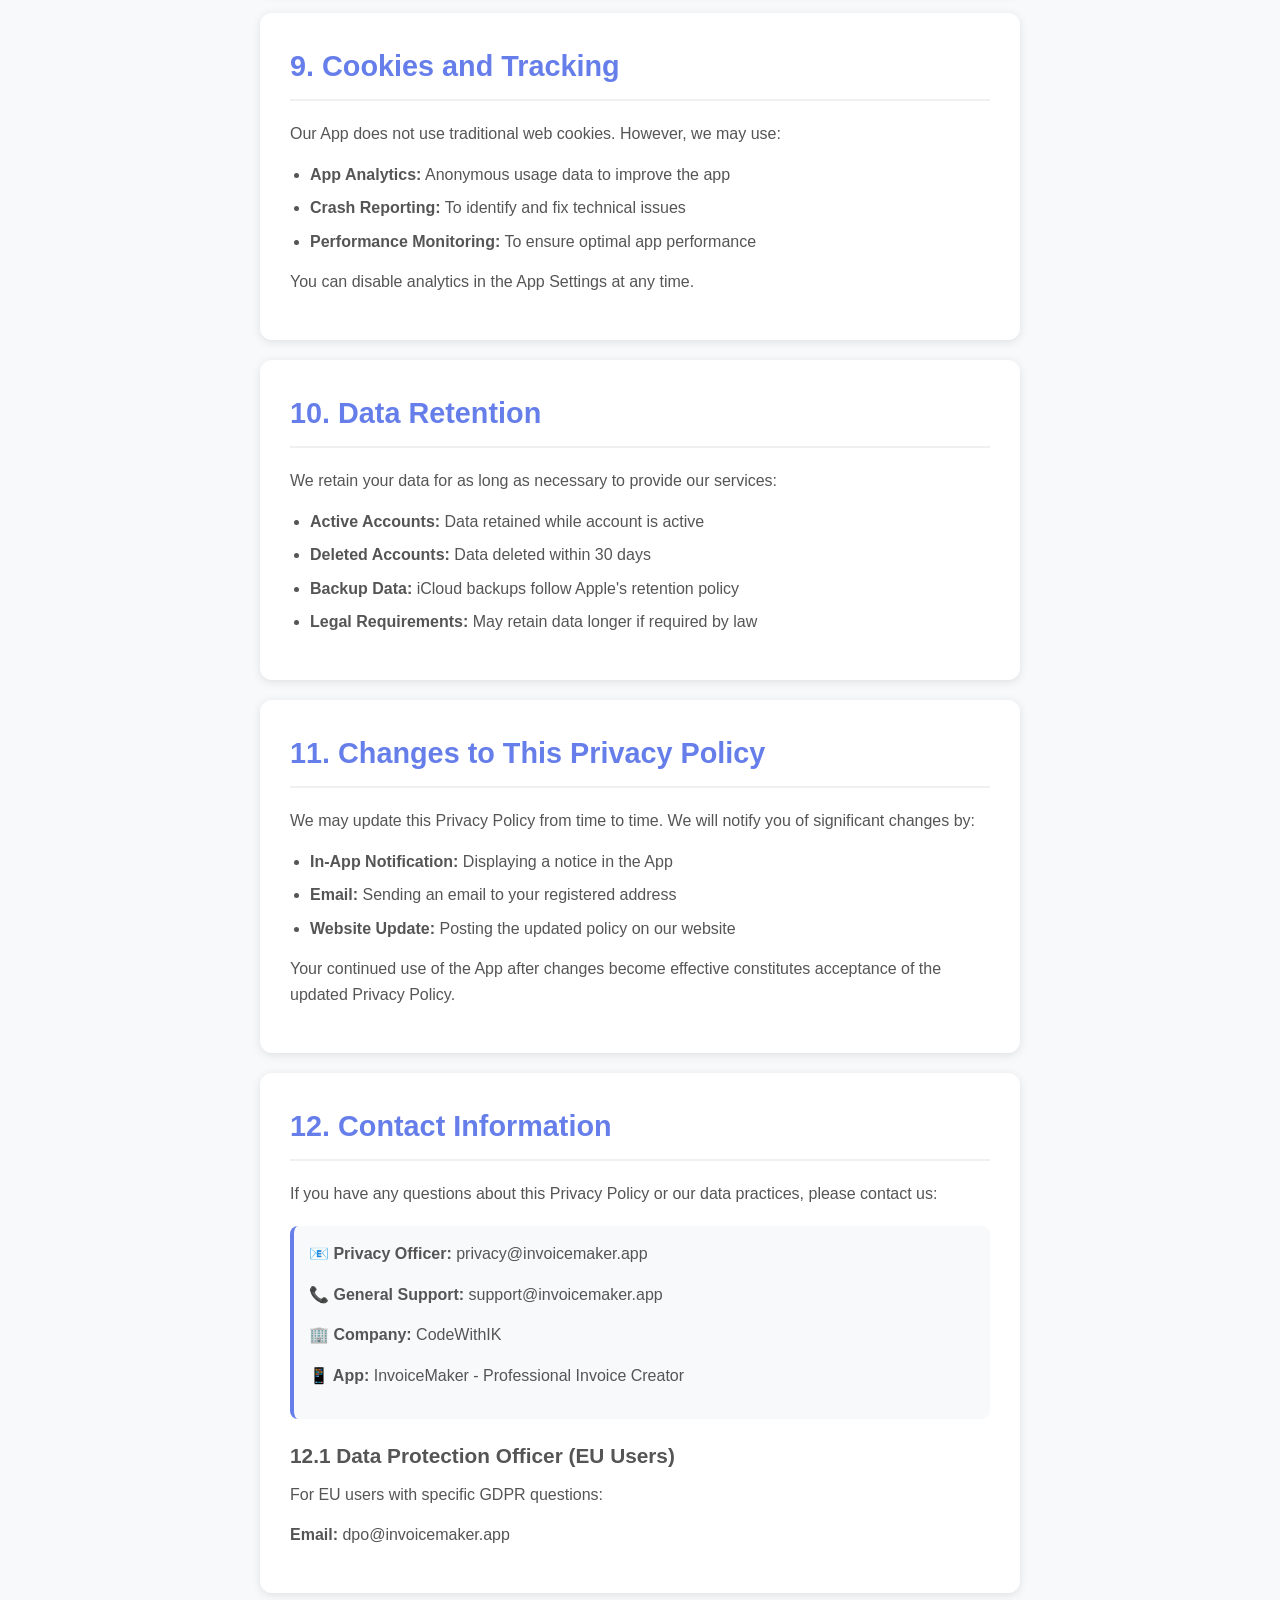
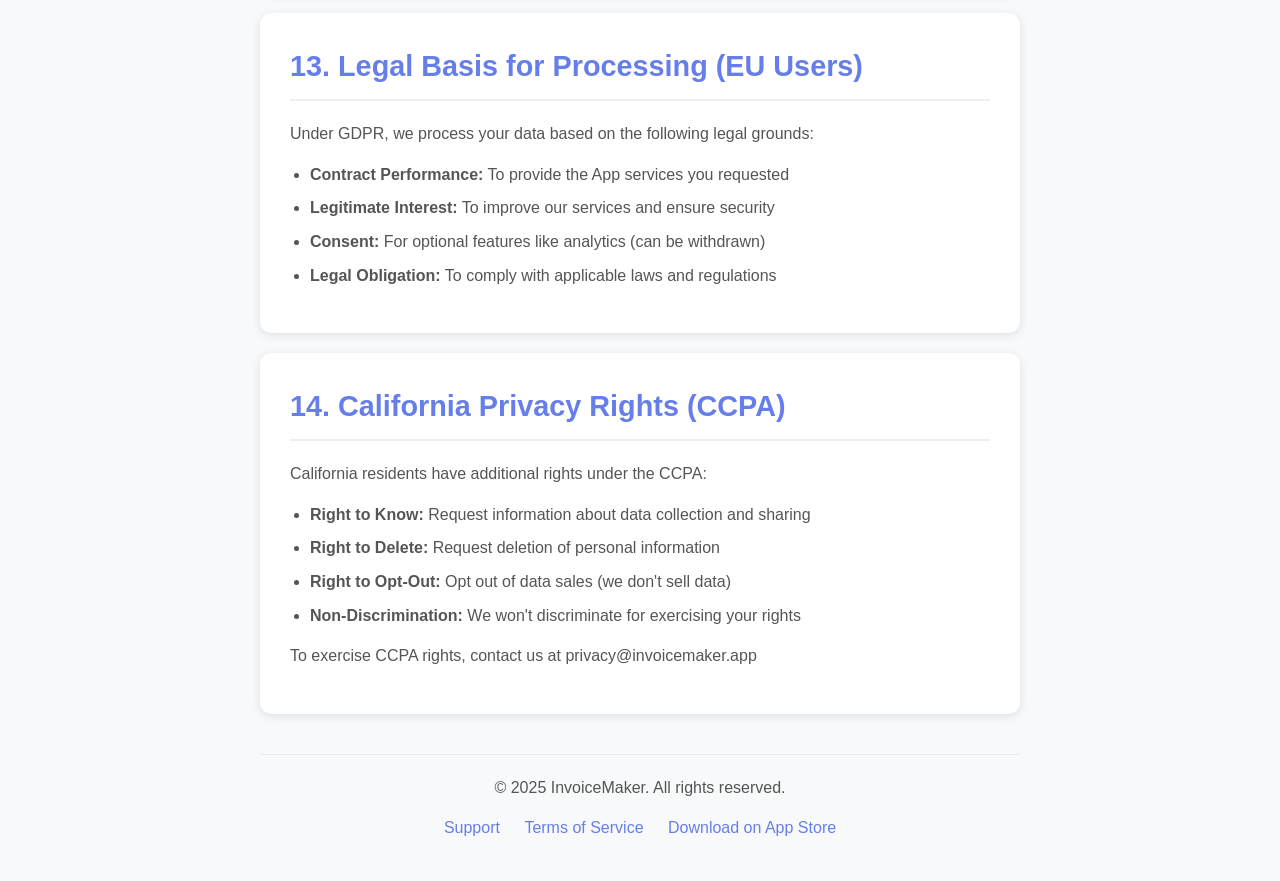
==== commit 5afb6f85: "privacy.html" ====
--- a/privacy.html
+++ b/privacy.html
@@ -177,8 +177,8 @@
             <h2>1. Introduction</h2>
             <p>At InvoiceMaker, we are committed to protecting your privacy and ensuring the security of your personal and business information. This Privacy Policy explains how we collect, use, store, and protect your data when you use our mobile application.</p>
             
-            <p><strong>Last Updated:</strong> January 1, 2024</p>
-            <p><strong>Effective Date:</strong> January 1, 2024</p>
+            <p><strong>Last Updated:</strong> January 1, 2025</p>
+            <p><strong>Effective Date:</strong> January 1, 2025</p>
             
             <div class="important">
                 <h4>🔑 Key Privacy Commitments:</h4>
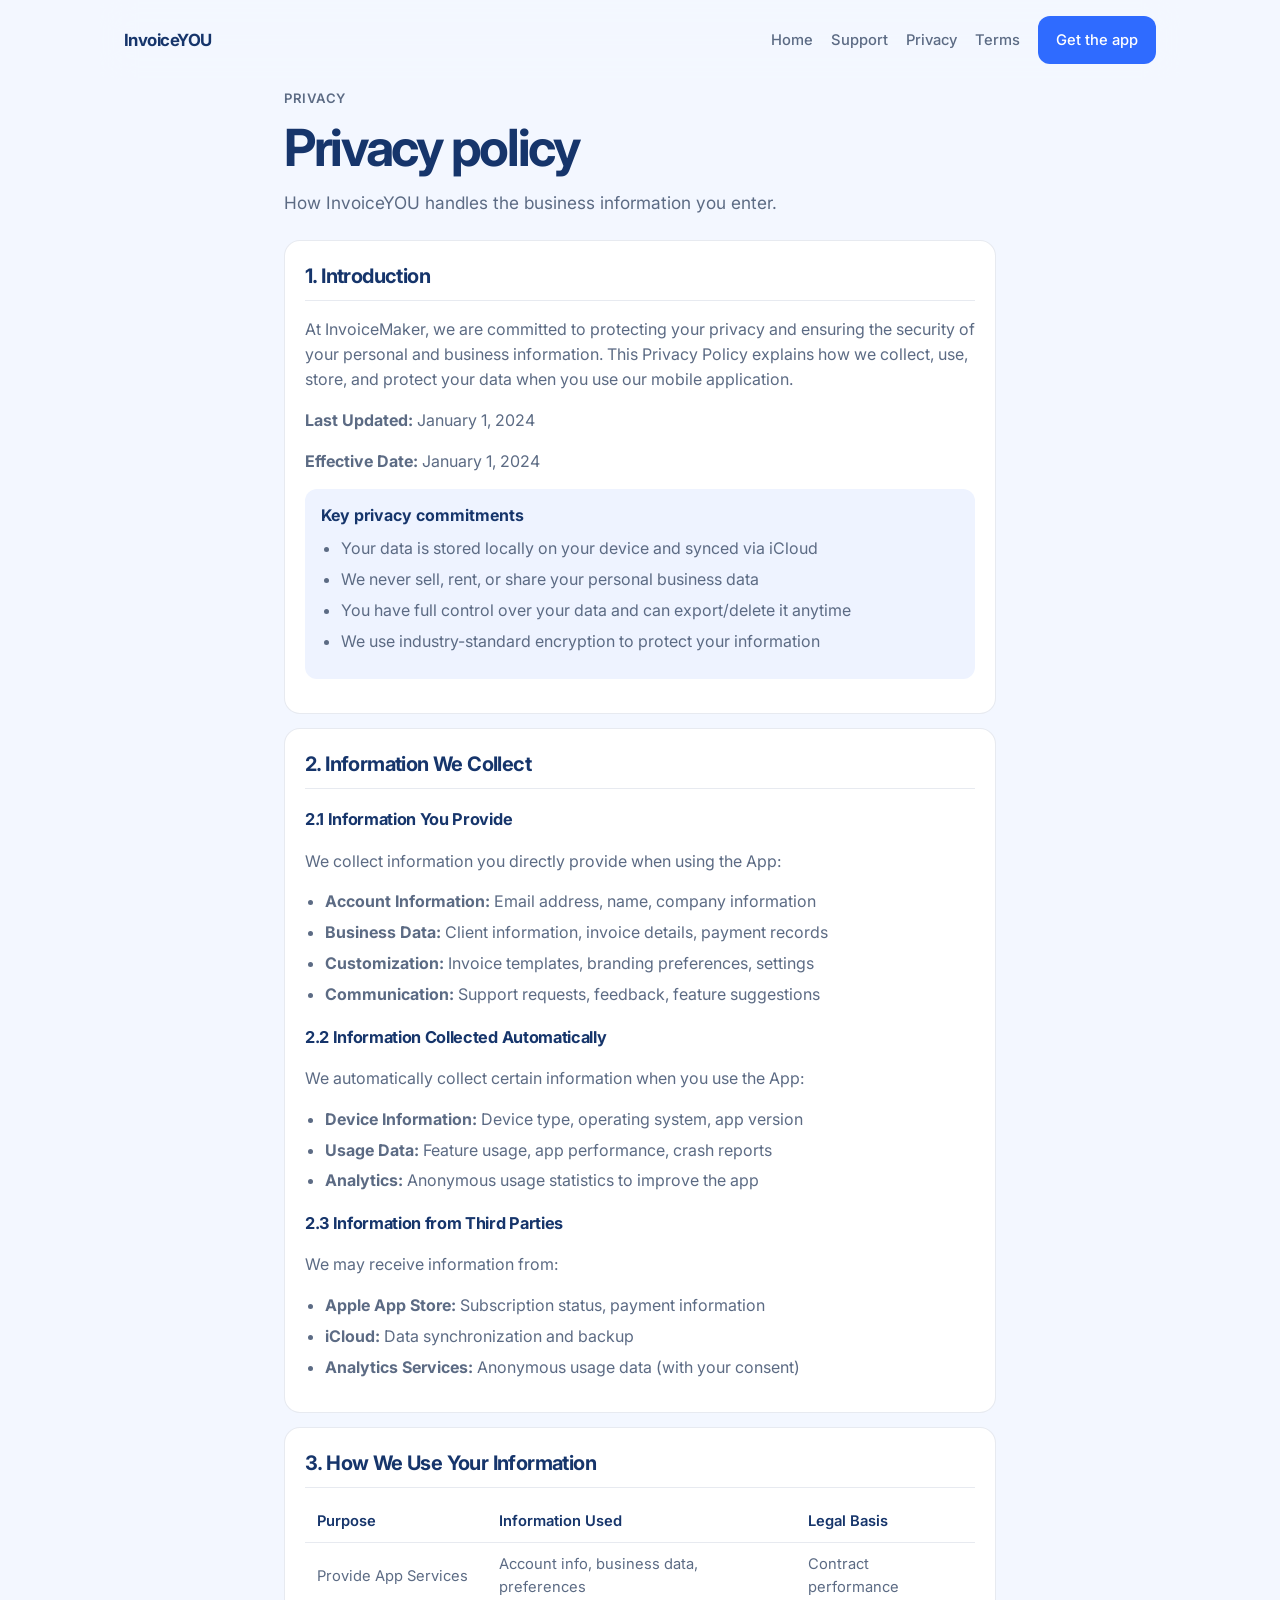
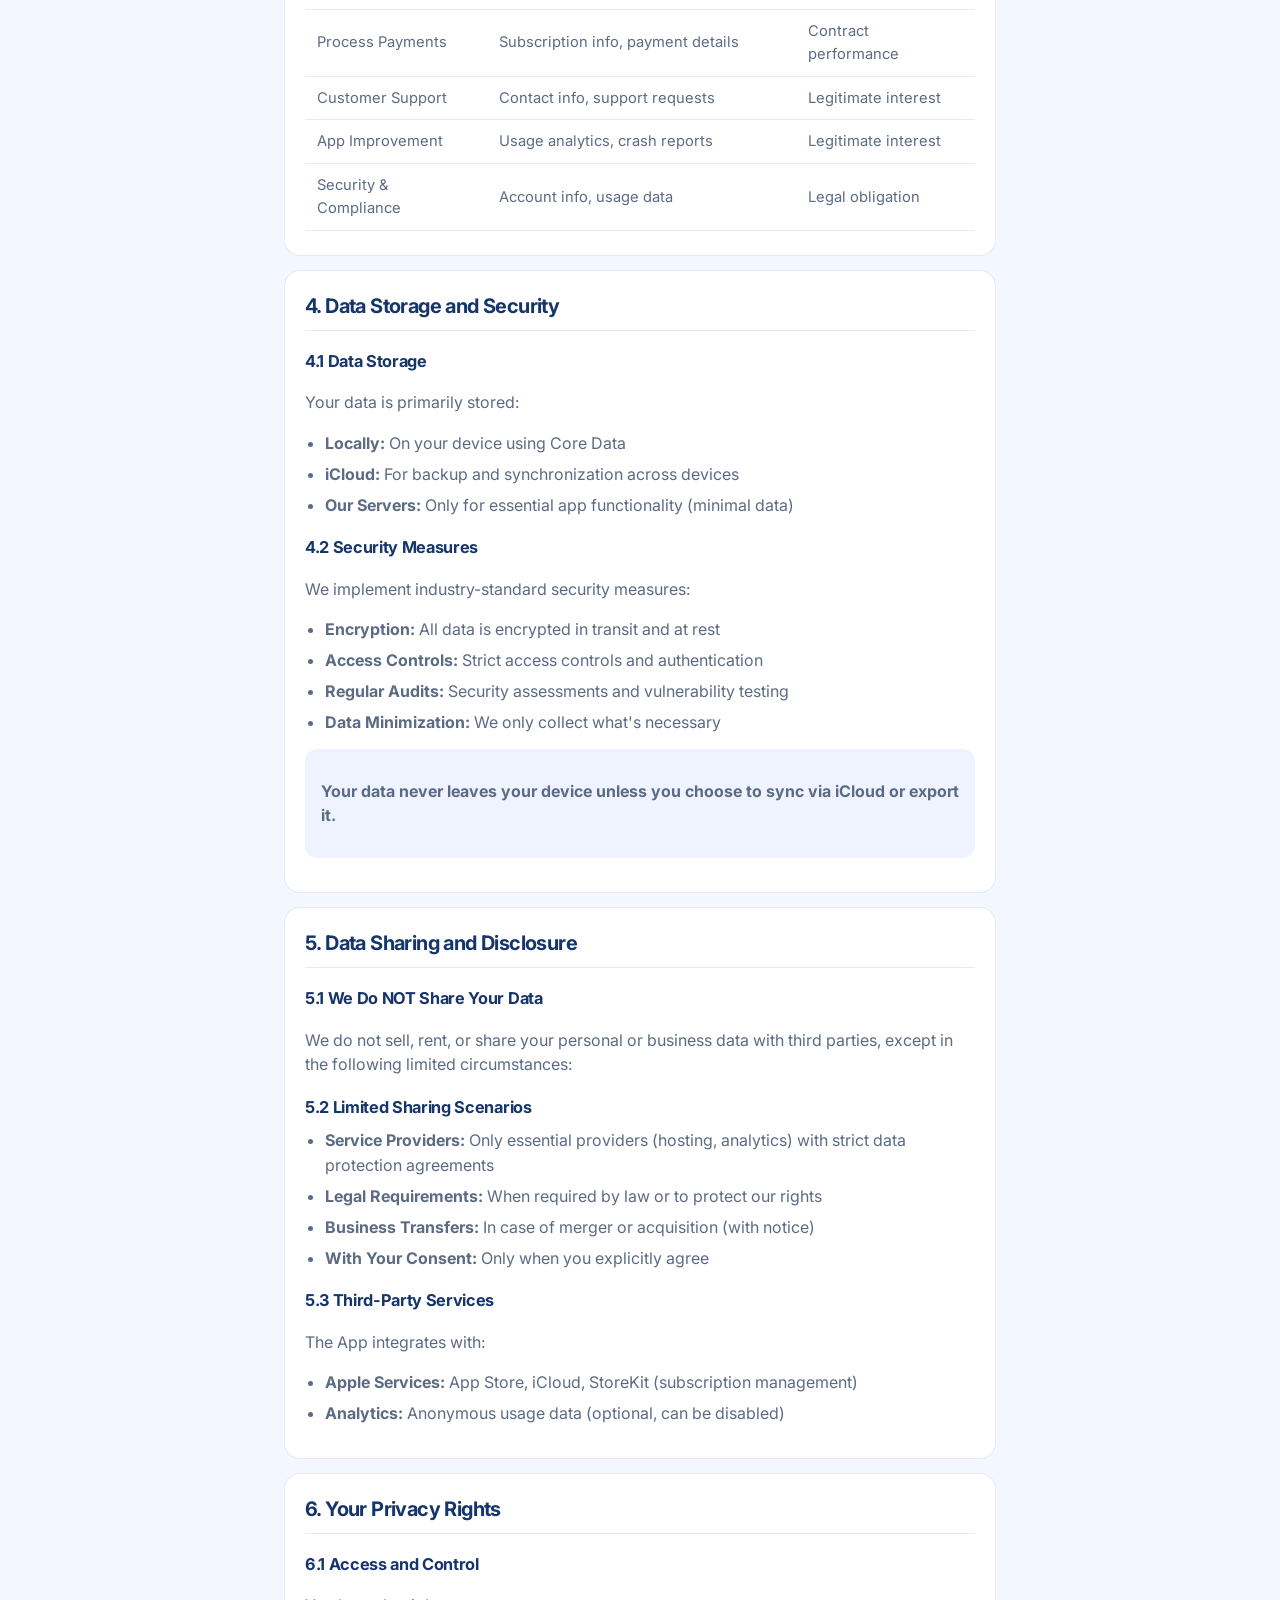
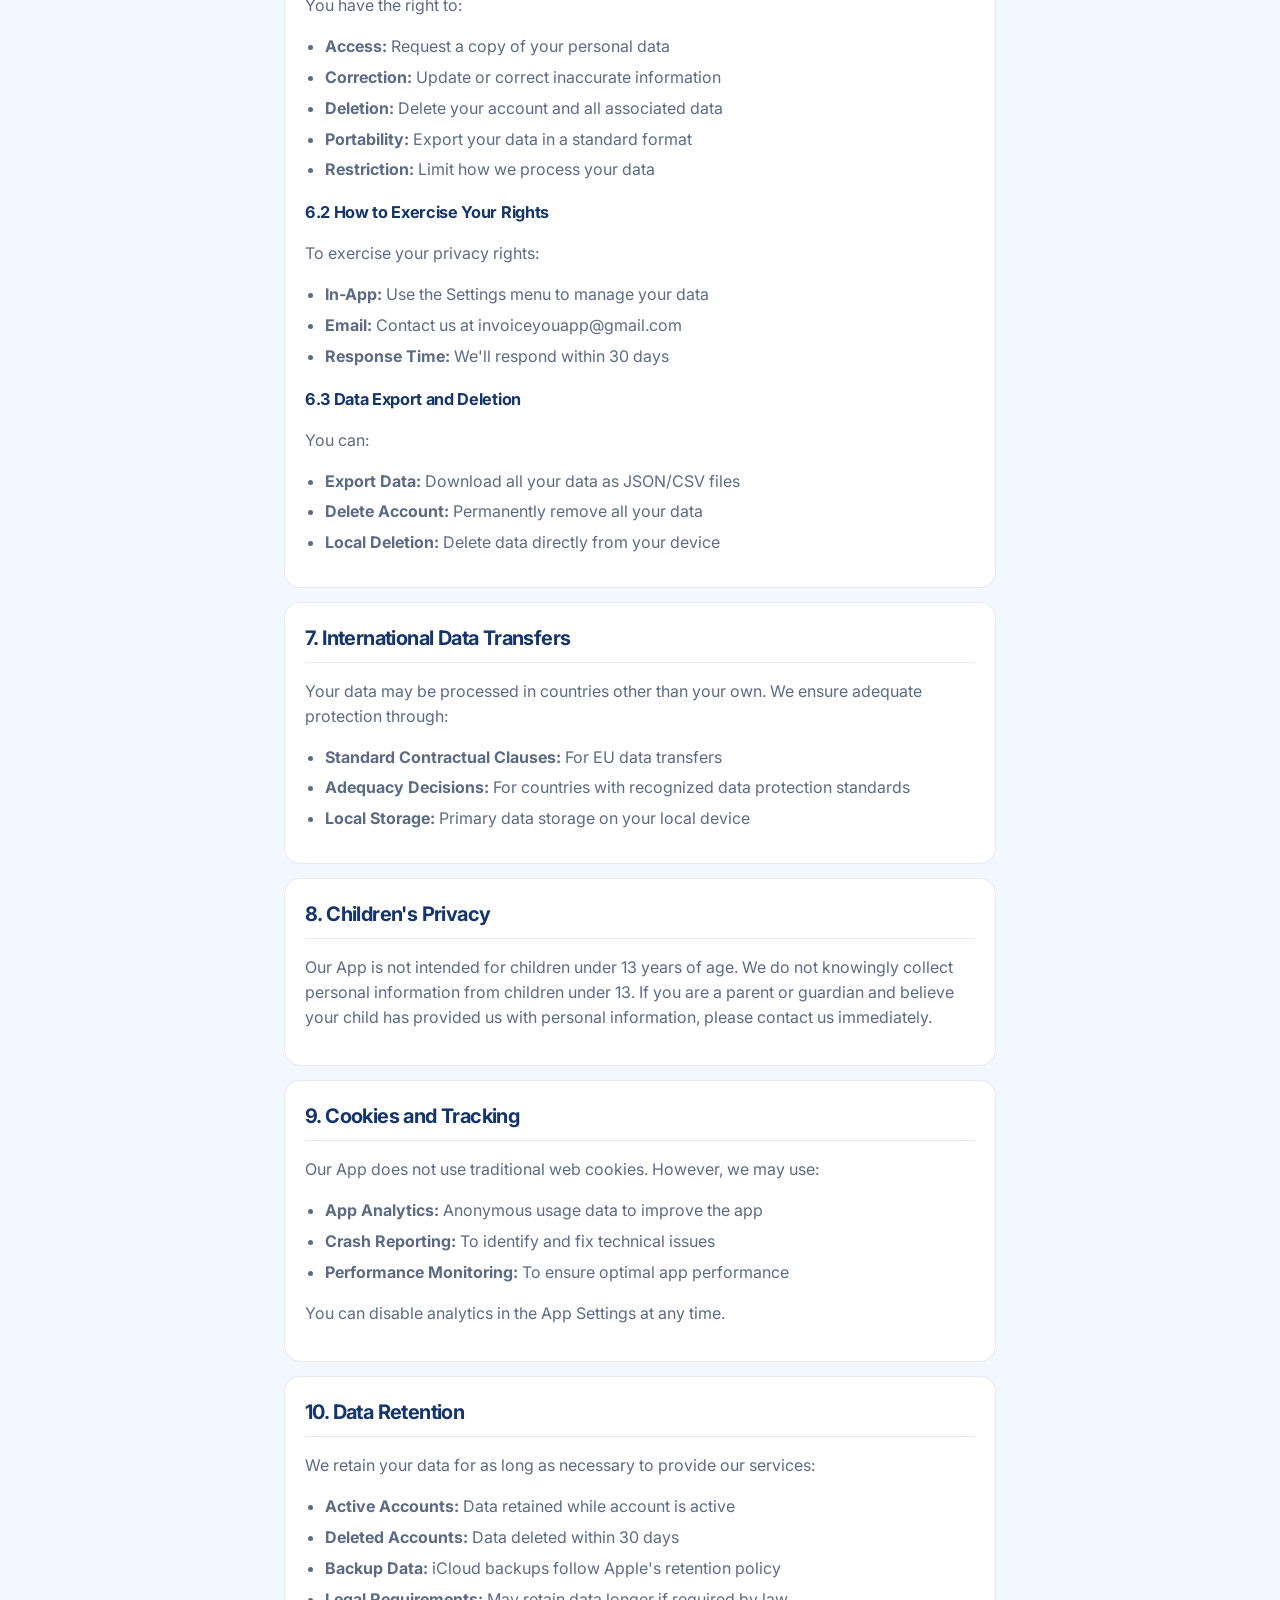
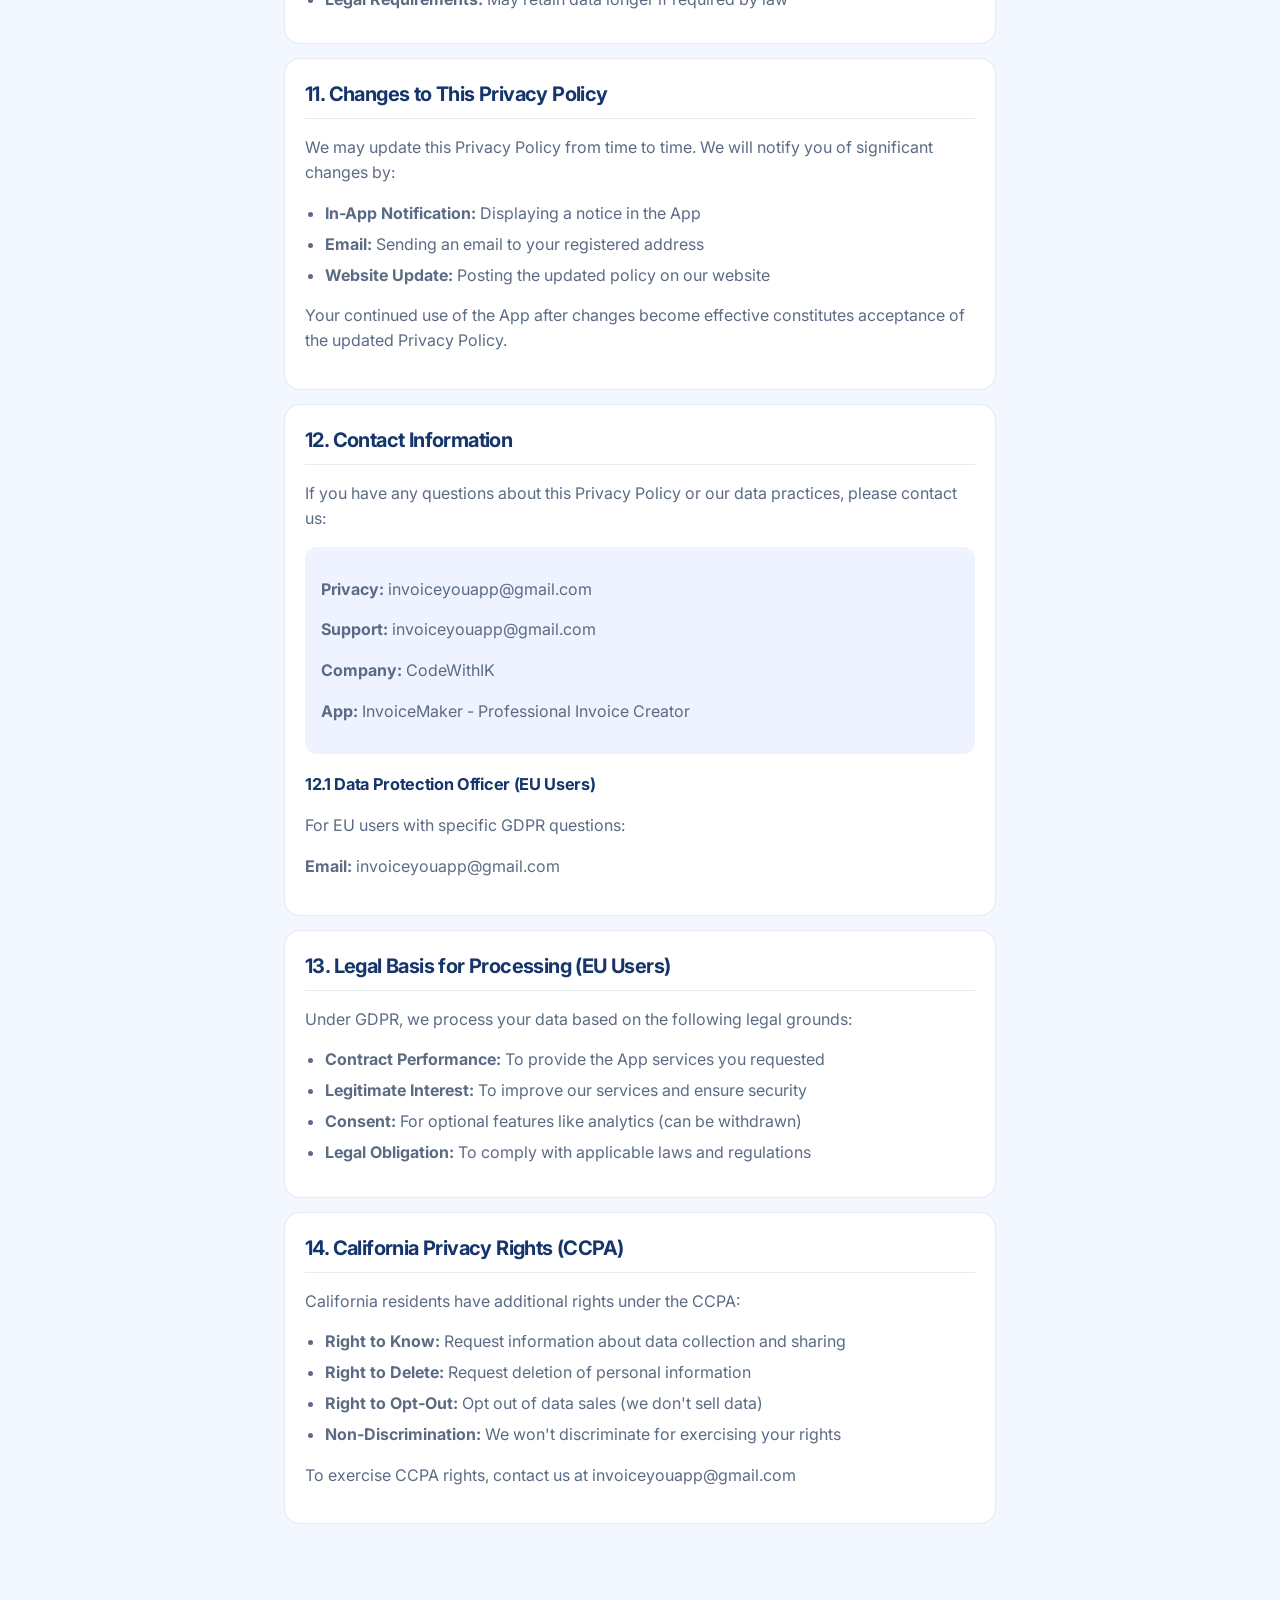
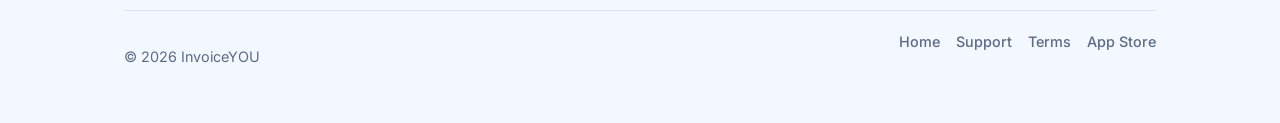
==== commit 91a67336: "Add files via upload" ====
--- a/privacy.html
+++ b/privacy.html
@@ -3,185 +3,39 @@
 <head>
     <meta charset="UTF-8">
     <meta name="viewport" content="width=device-width, initial-scale=1.0">
-    <title>Privacy Policy - InvoiceMaker</title>
-    <meta name="description" content="Privacy Policy for InvoiceMaker app. Learn how we protect your data and privacy while using our invoice creation and management service.">
-    <style>
-        * {
-            margin: 0;
-            padding: 0;
-            box-sizing: border-box;
-        }
-        
-        body {
-            font-family: -apple-system, BlinkMacSystemFont, 'Segoe UI', Roboto, Oxygen, Ubuntu, Cantarell, sans-serif;
-            line-height: 1.6;
-            color: #333;
-            background-color: #f8f9fa;
-        }
-        
-        .container {
-            max-width: 800px;
-            margin: 0 auto;
-            padding: 20px;
-        }
-        
-        header {
-            background: linear-gradient(135deg, #667eea 0%, #764ba2 100%);
-            color: white;
-            padding: 40px 20px;
-            text-align: center;
-            border-radius: 12px;
-            margin-bottom: 30px;
-        }
-        
-        h1 {
-            font-size: 2.5rem;
-            margin-bottom: 10px;
-            font-weight: 700;
-        }
-        
-        .subtitle {
-            font-size: 1.2rem;
-            opacity: 0.9;
-        }
-        
-        .section {
-            background: white;
-            padding: 30px;
-            margin-bottom: 20px;
-            border-radius: 12px;
-            box-shadow: 0 2px 10px rgba(0,0,0,0.1);
-        }
-        
-        h2 {
-            color: #667eea;
-            font-size: 1.8rem;
-            margin-bottom: 20px;
-            border-bottom: 2px solid #f0f0f0;
-            padding-bottom: 10px;
-        }
-        
-        h3 {
-            color: #555;
-            font-size: 1.3rem;
-            margin: 20px 0 10px 0;
-        }
-        
-        p {
-            margin-bottom: 15px;
-            color: #555;
-        }
-        
-        ul, ol {
-            margin-bottom: 15px;
-            padding-left: 20px;
-        }
-        
-        li {
-            margin-bottom: 8px;
-            color: #555;
-        }
-        
-        .highlight {
-            background: #f8f9fa;
-            padding: 15px;
-            border-radius: 8px;
-            border-left: 4px solid #667eea;
-            margin: 20px 0;
-        }
-        
-        .important {
-            background: #fff3cd;
-            border: 1px solid #ffeaa7;
-            padding: 15px;
-            border-radius: 8px;
-            margin: 20px 0;
-        }
-        
-        .important h4 {
-            color: #856404;
-            margin-bottom: 10px;
-        }
-        
-        .data-table {
-            width: 100%;
-            border-collapse: collapse;
-            margin: 20px 0;
-        }
-        
-        .data-table th,
-        .data-table td {
-            border: 1px solid #ddd;
-            padding: 12px;
-            text-align: left;
-        }
-        
-        .data-table th {
-            background-color: #f8f9fa;
-            font-weight: 600;
-        }
-        
-        .data-table tr:nth-child(even) {
-            background-color: #f8f9fa;
-        }
-        
-        footer {
-            text-align: center;
-            padding: 20px;
-            color: #666;
-            border-top: 1px solid #e9ecef;
-            margin-top: 40px;
-        }
-        
-        .footer-links {
-            margin-top: 10px;
-        }
-        
-        .footer-links a {
-            color: #667eea;
-            text-decoration: none;
-            margin: 0 10px;
-        }
-        
-        .footer-links a:hover {
-            text-decoration: underline;
-        }
-        
-        @media (max-width: 768px) {
-            .container {
-                padding: 10px;
-            }
-            
-            h1 {
-                font-size: 2rem;
-            }
-            
-            .section {
-                padding: 20px;
-            }
-            
-            .data-table {
-                font-size: 14px;
-            }
-        }
-    </style>
+    <title>Privacy Policy — InvoiceYOU</title>
+    <meta name="description" content="Privacy Policy for InvoiceYOU. How invoice, client, and business data is stored on your device and synced with iCloud.">
+    <link rel="preconnect" href="https://fonts.googleapis.com">
+    <link rel="preconnect" href="https://fonts.gstatic.com" crossorigin>
+    <link href="https://fonts.googleapis.com/css2?family=Inter:wght@400;500;600;700&display=swap" rel="stylesheet">
+    <link rel="stylesheet" href="site.css">
+    
 </head>
 <body>
-    <div class="container">
-        <header>
-            <h1>🔒 Privacy Policy</h1>
-            <p class="subtitle">InvoiceMaker - Professional Invoice Creator</p>
-        </header>
-
-        <div class="section">
+<header class="nav">
+        <a class="brand" href="index.html">InvoiceYOU</a>
+        <nav class="nav-links">
+            <a href="index.html">Home</a>
+            <a href="support.html">Support</a>
+            <a href="privacy.html">Privacy</a>
+            <a href="terms.html">Terms</a>
+            <a class="btn" href="https://apps.apple.com/app/id6751293062">Get the app</a>
+        </nav>
+    </header>
+    <main class="wrap doc">
+        <p class="eyebrow">Privacy</p>
+        <h1>Privacy policy</h1>
+        <p class="lede">How InvoiceYOU handles the business information you enter.</p>
+
+        <section class="card">
             <h2>1. Introduction</h2>
             <p>At InvoiceMaker, we are committed to protecting your privacy and ensuring the security of your personal and business information. This Privacy Policy explains how we collect, use, store, and protect your data when you use our mobile application.</p>
             
-            <p><strong>Last Updated:</strong> January 1, 2025</p>
-            <p><strong>Effective Date:</strong> January 1, 2025</p>
+            <p><strong>Last Updated:</strong> January 1, 2024</p>
+            <p><strong>Effective Date:</strong> January 1, 2024</p>
             
             <div class="important">
-                <h4>🔑 Key Privacy Commitments:</h4>
+                <h4>Key privacy commitments</h4>
                 <ul>
                     <li>Your data is stored locally on your device and synced via iCloud</li>
                     <li>We never sell, rent, or share your personal business data</li>
@@ -189,9 +43,9 @@
                     <li>We use industry-standard encryption to protect your information</li>
                 </ul>
             </div>
-        </div>
-
-        <div class="section">
+        </section>
+
+        <section class="card">
             <h2>2. Information We Collect</h2>
             
             <h3>2.1 Information You Provide</h3>
@@ -218,9 +72,9 @@
                 <li><strong>iCloud:</strong> Data synchronization and backup</li>
                 <li><strong>Analytics Services:</strong> Anonymous usage data (with your consent)</li>
             </ul>
-        </div>
-
-        <div class="section">
+        </section>
+
+        <section class="card">
             <h2>3. How We Use Your Information</h2>
             
             <table class="data-table">
@@ -259,9 +113,9 @@
                     </tr>
                 </tbody>
             </table>
-        </div>
-
-        <div class="section">
+        </section>
+
+        <section class="card">
             <h2>4. Data Storage and Security</h2>
             
             <h3>4.1 Data Storage</h3>
@@ -282,11 +136,11 @@
             </ul>
             
             <div class="highlight">
-                <p><strong>🔐 Your data never leaves your device unless you choose to sync via iCloud or export it.</strong></p>
+                <p><strong>Your data never leaves your device unless you choose to sync via iCloud or export it.</strong></p>
             </div>
-        </div>
-
-        <div class="section">
+        </section>
+
+        <section class="card">
             <h2>5. Data Sharing and Disclosure</h2>
             
             <h3>5.1 We Do NOT Share Your Data</h3>
@@ -306,9 +160,9 @@
                 <li><strong>Apple Services:</strong> App Store, iCloud, StoreKit (subscription management)</li>
                 <li><strong>Analytics:</strong> Anonymous usage data (optional, can be disabled)</li>
             </ul>
-        </div>
-
-        <div class="section">
+        </section>
+
+        <section class="card">
             <h2>6. Your Privacy Rights</h2>
             
             <h3>6.1 Access and Control</h3>
@@ -325,7 +179,7 @@
             <p>To exercise your privacy rights:</p>
             <ul>
                 <li><strong>In-App:</strong> Use the Settings menu to manage your data</li>
-                <li><strong>Email:</strong> Contact us at privacy@invoicemaker.app</li>
+                <li><strong>Email:</strong> Contact us at invoiceyouapp@gmail.com</li>
                 <li><strong>Response Time:</strong> We'll respond within 30 days</li>
             </ul>
             
@@ -336,9 +190,9 @@
                 <li><strong>Delete Account:</strong> Permanently remove all your data</li>
                 <li><strong>Local Deletion:</strong> Delete data directly from your device</li>
             </ul>
-        </div>
-
-        <div class="section">
+        </section>
+
+        <section class="card">
             <h2>7. International Data Transfers</h2>
             <p>Your data may be processed in countries other than your own. We ensure adequate protection through:</p>
             <ul>
@@ -346,14 +200,14 @@
                 <li><strong>Adequacy Decisions:</strong> For countries with recognized data protection standards</li>
                 <li><strong>Local Storage:</strong> Primary data storage on your local device</li>
             </ul>
-        </div>
-
-        <div class="section">
+        </section>
+
+        <section class="card">
             <h2>8. Children's Privacy</h2>
             <p>Our App is not intended for children under 13 years of age. We do not knowingly collect personal information from children under 13. If you are a parent or guardian and believe your child has provided us with personal information, please contact us immediately.</p>
-        </div>
-
-        <div class="section">
+        </section>
+
+        <section class="card">
             <h2>9. Cookies and Tracking</h2>
             <p>Our App does not use traditional web cookies. However, we may use:</p>
             <ul>
@@ -363,9 +217,9 @@
             </ul>
             
             <p>You can disable analytics in the App Settings at any time.</p>
-        </div>
-
-        <div class="section">
+        </section>
+
+        <section class="card">
             <h2>10. Data Retention</h2>
             <p>We retain your data for as long as necessary to provide our services:</p>
             <ul>
@@ -374,9 +228,9 @@
                 <li><strong>Backup Data:</strong> iCloud backups follow Apple's retention policy</li>
                 <li><strong>Legal Requirements:</strong> May retain data longer if required by law</li>
             </ul>
-        </div>
-
-        <div class="section">
+        </section>
+
+        <section class="card">
             <h2>11. Changes to This Privacy Policy</h2>
             <p>We may update this Privacy Policy from time to time. We will notify you of significant changes by:</p>
             <ul>
@@ -386,25 +240,25 @@
             </ul>
             
             <p>Your continued use of the App after changes become effective constitutes acceptance of the updated Privacy Policy.</p>
-        </div>
-
-        <div class="section">
+        </section>
+
+        <section class="card">
             <h2>12. Contact Information</h2>
             <p>If you have any questions about this Privacy Policy or our data practices, please contact us:</p>
             
             <div class="highlight">
-                <p><strong>📧 Privacy Officer:</strong> privacy@invoicemaker.app</p>
-                <p><strong>📞 General Support:</strong> support@invoicemaker.app</p>
-                <p><strong>🏢 Company:</strong> CodeWithIK</p>
-                <p><strong>📱 App:</strong> InvoiceMaker - Professional Invoice Creator</p>
+                <p><strong>Privacy:</strong> invoiceyouapp@gmail.com</p>
+                <p><strong>Support:</strong> invoiceyouapp@gmail.com</p>
+                <p><strong>Company:</strong> CodeWithIK</p>
+                <p><strong>App:</strong> InvoiceMaker - Professional Invoice Creator</p>
             </div>
             
             <h3>12.1 Data Protection Officer (EU Users)</h3>
             <p>For EU users with specific GDPR questions:</p>
-            <p><strong>Email:</strong> dpo@invoicemaker.app</p>
-        </div>
-
-        <div class="section">
+            <p><strong>Email:</strong> invoiceyouapp@gmail.com</p>
+        </section>
+
+        <section class="card">
             <h2>13. Legal Basis for Processing (EU Users)</h2>
             <p>Under GDPR, we process your data based on the following legal grounds:</p>
             <ul>
@@ -413,9 +267,9 @@
                 <li><strong>Consent:</strong> For optional features like analytics (can be withdrawn)</li>
                 <li><strong>Legal Obligation:</strong> To comply with applicable laws and regulations</li>
             </ul>
-        </div>
-
-        <div class="section">
+        </section>
+
+        <section class="card">
             <h2>14. California Privacy Rights (CCPA)</h2>
             <p>California residents have additional rights under the CCPA:</p>
             <ul>
@@ -425,17 +279,20 @@
                 <li><strong>Non-Discrimination:</strong> We won't discriminate for exercising your rights</li>
             </ul>
             
-            <p>To exercise CCPA rights, contact us at privacy@invoicemaker.app</p>
+            <p>To exercise CCPA rights, contact us at invoiceyouapp@gmail.com</p>
+        </section>
+
+    </main>
+    <footer class="site">
+        <div class="foot-row">
+            <p>© 2026 InvoiceYOU</p>
+            <nav>
+                <a href="index.html">Home</a>
+                <a href="support.html">Support</a>
+                <a href="terms.html">Terms</a>
+                <a href="https://apps.apple.com/app/id6751293062">App Store</a>
+            </nav>
         </div>
-
-        <footer>
-            <p>&copy; 2025 InvoiceMaker. All rights reserved.</p>
-            <div class="footer-links">
-                <a href="support.html">Support</a>
-                <a href="terms.html">Terms of Service</a>
-                <a href="https://apps.apple.com/app/invoicemaker">Download on App Store</a>
-            </div>
-        </footer>
-    </div>
+    </footer>
 </body>
 </html>
--- a/site.css
+++ b/site.css
@@ -0,0 +1,459 @@
+:root {
+    --blue: #2f6bff;
+    --sky: #5aa8ff;
+    --ink: #16356b;
+    --text: #1c2434;
+    --muted: #5c6b84;
+    --wash: #f3f7ff;
+    --card: #ffffff;
+    --line: rgba(22, 53, 107, 0.1);
+    --shadow: 0 16px 40px rgba(47, 107, 255, 0.1);
+    --navy: #16356b;
+    --radius: 16px;
+    --btn: 12px;
+    --max: 1080px;
+}
+
+@media (prefers-color-scheme: dark) {
+    :root {
+        --ink: #d7e4ff;
+        --text: #eef3fb;
+        --muted: #a8b4c9;
+        --wash: #0d1422;
+        --card: #171f30;
+        --line: rgba(255, 255, 255, 0.08);
+        --shadow: 0 16px 40px rgba(0, 0, 0, 0.28);
+    }
+}
+
+* { box-sizing: border-box; }
+
+html { scroll-behavior: smooth; }
+
+body {
+    margin: 0;
+    font-family: Inter, -apple-system, BlinkMacSystemFont, "Segoe UI", sans-serif;
+    font-size: 16px;
+    line-height: 1.55;
+    color: var(--text);
+    background: var(--wash);
+}
+
+a { color: var(--blue); }
+
+img { max-width: 100%; }
+
+.nav {
+    position: sticky;
+    top: 0;
+    z-index: 10;
+    display: flex;
+    align-items: center;
+    justify-content: space-between;
+    gap: 16px;
+    max-width: var(--max);
+    margin: 0 auto;
+    padding: 16px 24px;
+    background: color-mix(in srgb, var(--wash) 88%, transparent);
+    backdrop-filter: blur(16px);
+}
+
+.brand {
+    color: var(--ink);
+    font-weight: 700;
+    font-size: 1.05rem;
+    letter-spacing: -0.03em;
+    text-decoration: none;
+}
+
+.nav-links {
+    display: flex;
+    align-items: center;
+    gap: 8px 18px;
+    flex-wrap: wrap;
+    justify-content: flex-end;
+}
+
+.nav-links a {
+    color: var(--muted);
+    text-decoration: none;
+    font-size: 0.92rem;
+    font-weight: 500;
+}
+
+.nav-links a:hover { color: var(--ink); }
+
+.btn {
+    display: inline-flex;
+    align-items: center;
+    justify-content: center;
+    min-height: 48px;
+    padding: 0 18px;
+    border-radius: var(--btn);
+    background: var(--blue);
+    color: #fff !important;
+    font-weight: 600;
+    font-size: 0.95rem;
+    text-decoration: none;
+    border: 0;
+}
+
+.btn:hover { background: #245ae0; }
+
+.btn.ghost {
+    background: transparent;
+    color: var(--ink) !important;
+    box-shadow: inset 0 0 0 1.5px color-mix(in srgb, var(--ink) 35%, transparent);
+}
+
+.wrap {
+    max-width: var(--max);
+    margin: 0 auto;
+    padding: 8px 24px 64px;
+}
+
+.hero {
+    display: grid;
+    grid-template-columns: 1.05fr 0.95fr;
+    gap: 40px;
+    align-items: center;
+    padding: 28px 0 56px;
+}
+
+.eyebrow {
+    margin: 0 0 12px;
+    color: var(--blue);
+    font-size: 0.82rem;
+    font-weight: 600;
+    letter-spacing: 0.04em;
+    text-transform: uppercase;
+}
+
+h1 {
+    margin: 0 0 14px;
+    color: var(--ink);
+    font-size: clamp(2.2rem, 4vw, 3.4rem);
+    line-height: 1.08;
+    letter-spacing: -0.045em;
+    font-weight: 700;
+}
+
+.lede {
+    margin: 0 0 24px;
+    max-width: 38rem;
+    color: var(--muted);
+    font-size: 1.08rem;
+}
+
+.actions {
+    display: flex;
+    flex-wrap: wrap;
+    gap: 10px;
+}
+
+.stage {
+    background: var(--card);
+    border-radius: 28px;
+    padding: 18px;
+    box-shadow: var(--shadow);
+    border: 1px solid var(--line);
+}
+
+.screen-label {
+    display: flex;
+    justify-content: space-between;
+    align-items: center;
+    margin-bottom: 12px;
+    color: var(--muted);
+    font-size: 0.78rem;
+    font-weight: 600;
+}
+
+.hero-card {
+    border-radius: 22px;
+    padding: 18px;
+    color: #16356b;
+    background:
+        radial-gradient(120% 140% at 100% 20%, #b9d6ff 0%, rgba(185, 214, 255, 0) 46%),
+        linear-gradient(180deg, #f7fbff 0%, #e7f1ff 100%);
+    box-shadow: 0 10px 24px rgba(47, 107, 255, 0.12);
+}
+
+.hero-card .hello {
+    margin: 0;
+    font-size: 0.82rem;
+    font-weight: 500;
+    opacity: 0.7;
+}
+
+.hero-card .biz {
+    margin: 2px 0 16px;
+    font-size: 1.15rem;
+    font-weight: 700;
+}
+
+.hero-card .kicker {
+    margin: 0;
+    font-size: 0.75rem;
+    font-weight: 500;
+    opacity: 0.7;
+}
+
+.hero-card .amount {
+    margin: 2px 0 14px;
+    font-size: 2.4rem;
+    font-weight: 700;
+    letter-spacing: -0.04em;
+    font-variant-numeric: tabular-nums;
+}
+
+.chips {
+    display: grid;
+    grid-template-columns: repeat(3, minmax(0, 1fr));
+    gap: 8px;
+}
+
+.chip {
+    height: 58px;
+    padding: 8px 10px;
+    border-radius: 12px;
+    background: rgba(255, 255, 255, 0.55);
+    overflow: hidden;
+}
+
+.chip span,
+.metric span,
+.metric em {
+    display: block;
+    font-size: 0.68rem;
+    font-weight: 500;
+    opacity: 0.72;
+    white-space: nowrap;
+}
+
+.chip strong,
+.metric strong {
+    display: block;
+    margin-top: 2px;
+    font-size: 0.92rem;
+    font-weight: 600;
+    font-variant-numeric: tabular-nums;
+    white-space: nowrap;
+    overflow: hidden;
+    text-overflow: ellipsis;
+}
+
+.metrics {
+    display: grid;
+    grid-template-columns: 1fr 1fr;
+    gap: 10px;
+    margin-top: 10px;
+}
+
+.metric {
+    min-height: 108px;
+    padding: 14px;
+    border-radius: 16px;
+    color: #fff;
+    background:
+        radial-gradient(90% 120% at 100% 0%, rgba(120, 90, 220, 0.45), transparent 55%),
+        linear-gradient(160deg, #1a3f86 0%, #12284f 100%);
+}
+
+.metric strong { font-size: 1.15rem; margin-top: 8px; }
+.metric em { margin-top: 6px; font-style: normal; }
+
+.section-head {
+    margin: 12px 0 18px;
+}
+
+.section-head h2,
+.doc h2 {
+    margin: 0 0 8px;
+    color: var(--ink);
+    font-size: 1.55rem;
+    letter-spacing: -0.03em;
+}
+
+.section-head p { margin: 0; color: var(--muted); }
+
+.grid {
+    display: grid;
+    grid-template-columns: repeat(3, 1fr);
+    gap: 14px;
+}
+
+.card {
+    background: var(--card);
+    border: 1px solid var(--line);
+    border-radius: var(--radius);
+    padding: 20px;
+}
+
+.card h3 {
+    margin: 10px 0 6px;
+    font-size: 1.05rem;
+    letter-spacing: -0.02em;
+    color: var(--ink);
+}
+
+.card p, .doc p, .doc li { color: var(--muted); }
+
+.mark {
+    width: 36px;
+    height: 36px;
+    border-radius: 10px;
+    display: grid;
+    place-items: center;
+    background: rgba(47, 107, 255, 0.12);
+    color: var(--blue);
+    font-weight: 700;
+    font-size: 0.85rem;
+}
+
+.plans {
+    display: grid;
+    grid-template-columns: 1.2fr 0.8fr 0.8fr;
+    gap: 14px;
+    margin-top: 8px;
+}
+
+.plan {
+    background: var(--card);
+    border: 1px solid var(--line);
+    border-radius: var(--radius);
+    padding: 22px;
+}
+
+.plan.featured {
+    background: var(--navy);
+    color: #fff;
+    border-color: transparent;
+}
+
+.plan.featured p,
+.plan.featured li { color: rgba(255, 255, 255, 0.82); }
+
+.plan h3 { margin: 0 0 6px; color: inherit; }
+.price {
+    margin: 0 0 12px;
+    font-size: 1.8rem;
+    font-weight: 700;
+    letter-spacing: -0.04em;
+    color: var(--ink);
+}
+.plan.featured .price { color: #fff; }
+.price span { font-size: 0.95rem; font-weight: 500; }
+.plan ul { margin: 0; padding-left: 18px; }
+.plan li { margin: 6px 0; }
+
+.links {
+    display: grid;
+    grid-template-columns: repeat(3, 1fr);
+    gap: 14px;
+}
+
+.links a.card {
+    text-decoration: none;
+    color: inherit;
+}
+
+.links a.card:hover { border-color: var(--blue); }
+
+footer.site {
+    max-width: var(--max);
+    margin: 0 auto;
+    padding: 8px 24px 40px;
+    color: var(--muted);
+    font-size: 0.9rem;
+}
+
+.foot-row {
+    display: flex;
+    justify-content: space-between;
+    gap: 16px;
+    flex-wrap: wrap;
+    padding-top: 20px;
+    border-top: 1px solid var(--line);
+}
+
+.foot-row nav { display: flex; gap: 16px; flex-wrap: wrap; }
+.foot-row a { color: var(--muted); text-decoration: none; font-weight: 500; }
+.foot-row a:hover { color: var(--ink); }
+
+.doc {
+    max-width: 760px;
+}
+
+.doc .section,
+.doc .card {
+    margin-bottom: 14px;
+}
+
+.doc h2 {
+    font-size: 1.25rem;
+    padding-bottom: 8px;
+    border-bottom: 1px solid var(--line);
+}
+
+.doc h3 {
+    margin: 18px 0 8px;
+    color: var(--ink);
+    font-size: 1.02rem;
+}
+
+.doc ul, .doc ol { margin: 0 0 12px; padding-left: 20px; }
+.doc li { margin: 6px 0; }
+
+.highlight, .important, .faq-item, .contact-method, .app-detail {
+    background: color-mix(in srgb, var(--blue) 8%, var(--card));
+    border-radius: 12px;
+    padding: 14px 16px;
+    margin: 14px 0;
+}
+
+.important h4, .faq-question, .contact-method h4 {
+    margin: 0 0 8px;
+    color: var(--ink);
+}
+
+.faq-answer { color: var(--muted); }
+
+.data-table {
+    width: 100%;
+    border-collapse: collapse;
+    margin: 12px 0 4px;
+    font-size: 0.92rem;
+}
+
+.data-table th,
+.data-table td {
+    text-align: left;
+    padding: 10px 12px;
+    border-bottom: 1px solid var(--line);
+    color: var(--muted);
+}
+
+.data-table th {
+    color: var(--ink);
+    font-weight: 600;
+}
+
+.contact-methods {
+    display: grid;
+    grid-template-columns: 1fr;
+    gap: 10px;
+}
+
+.feature-list { list-style: none; padding: 0; }
+.feature-list li {
+    padding: 8px 0;
+    border-bottom: 1px solid var(--line);
+}
+
+@media (max-width: 860px) {
+    .hero, .grid, .plans, .links { grid-template-columns: 1fr; }
+    .nav { padding: 14px 16px; }
+    .wrap, footer.site { padding-left: 16px; padding-right: 16px; }
+    .hero-card .amount { font-size: 2rem; }
+}
